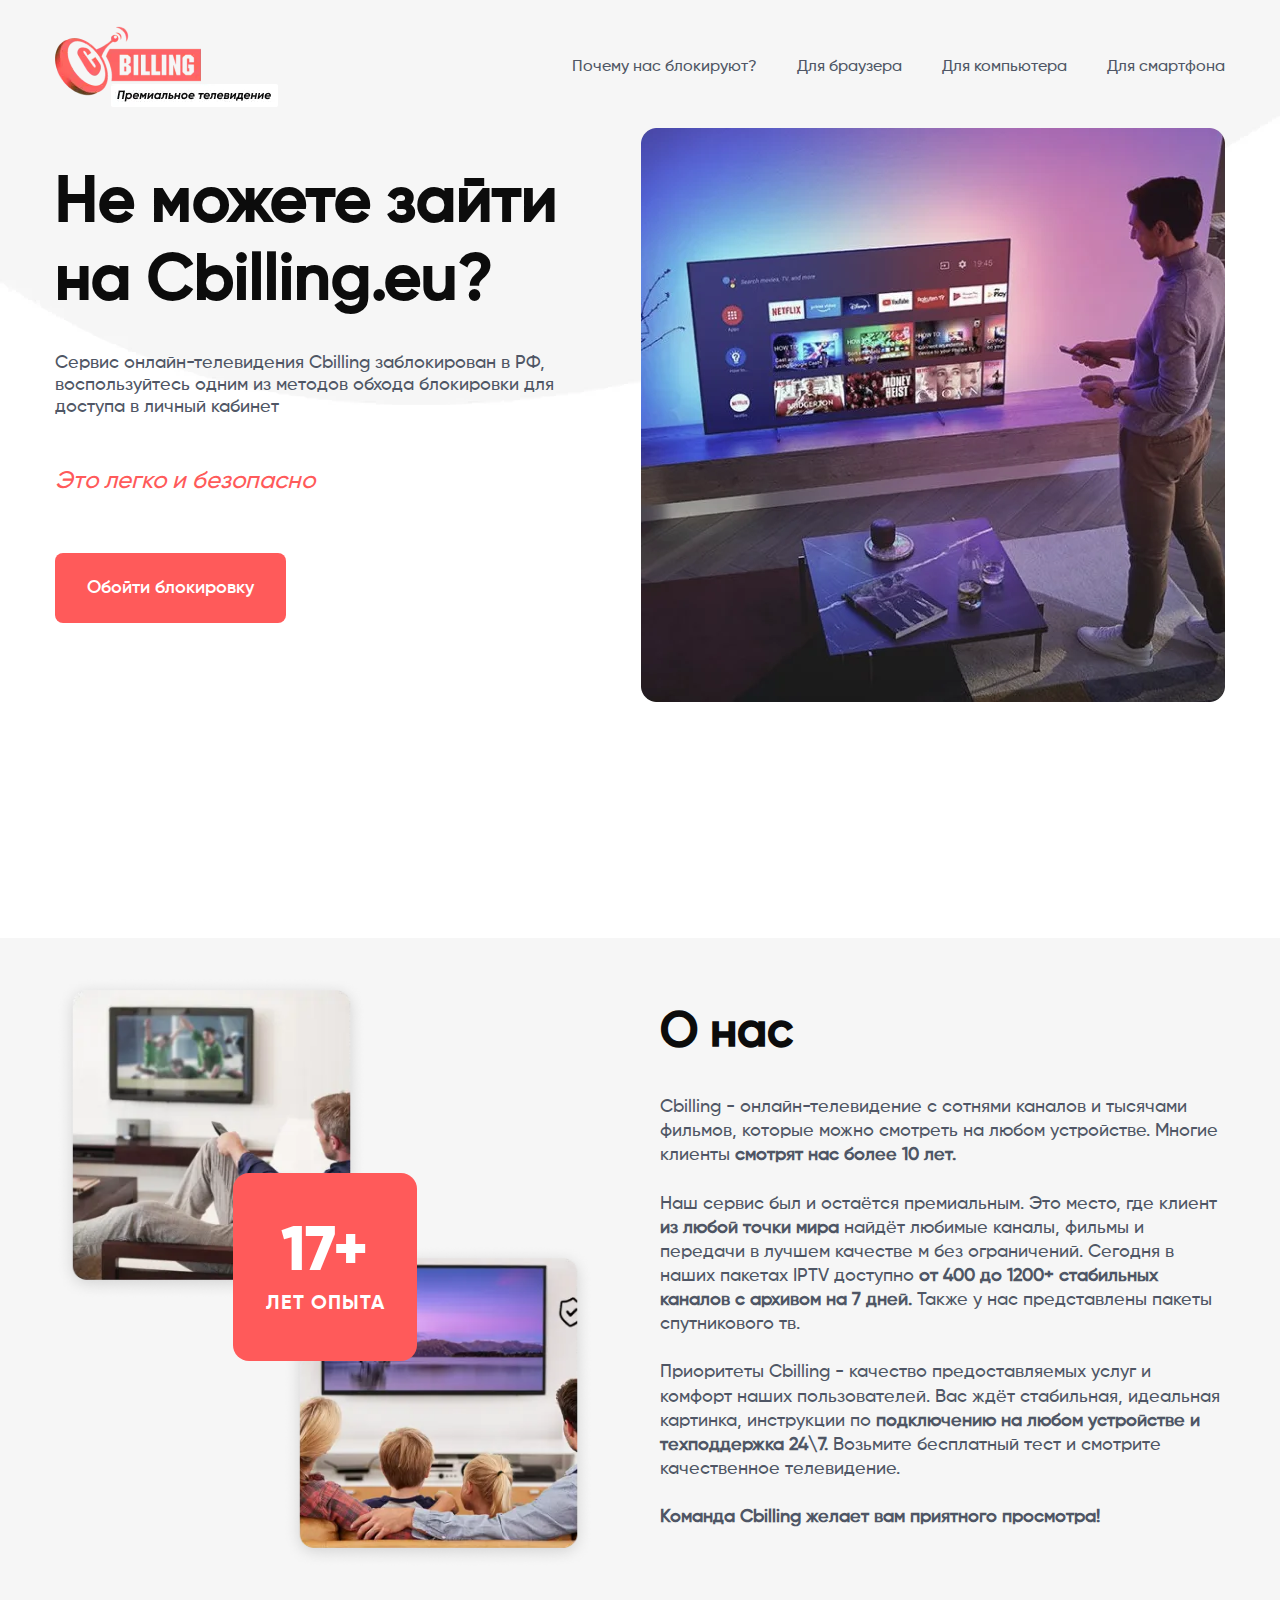
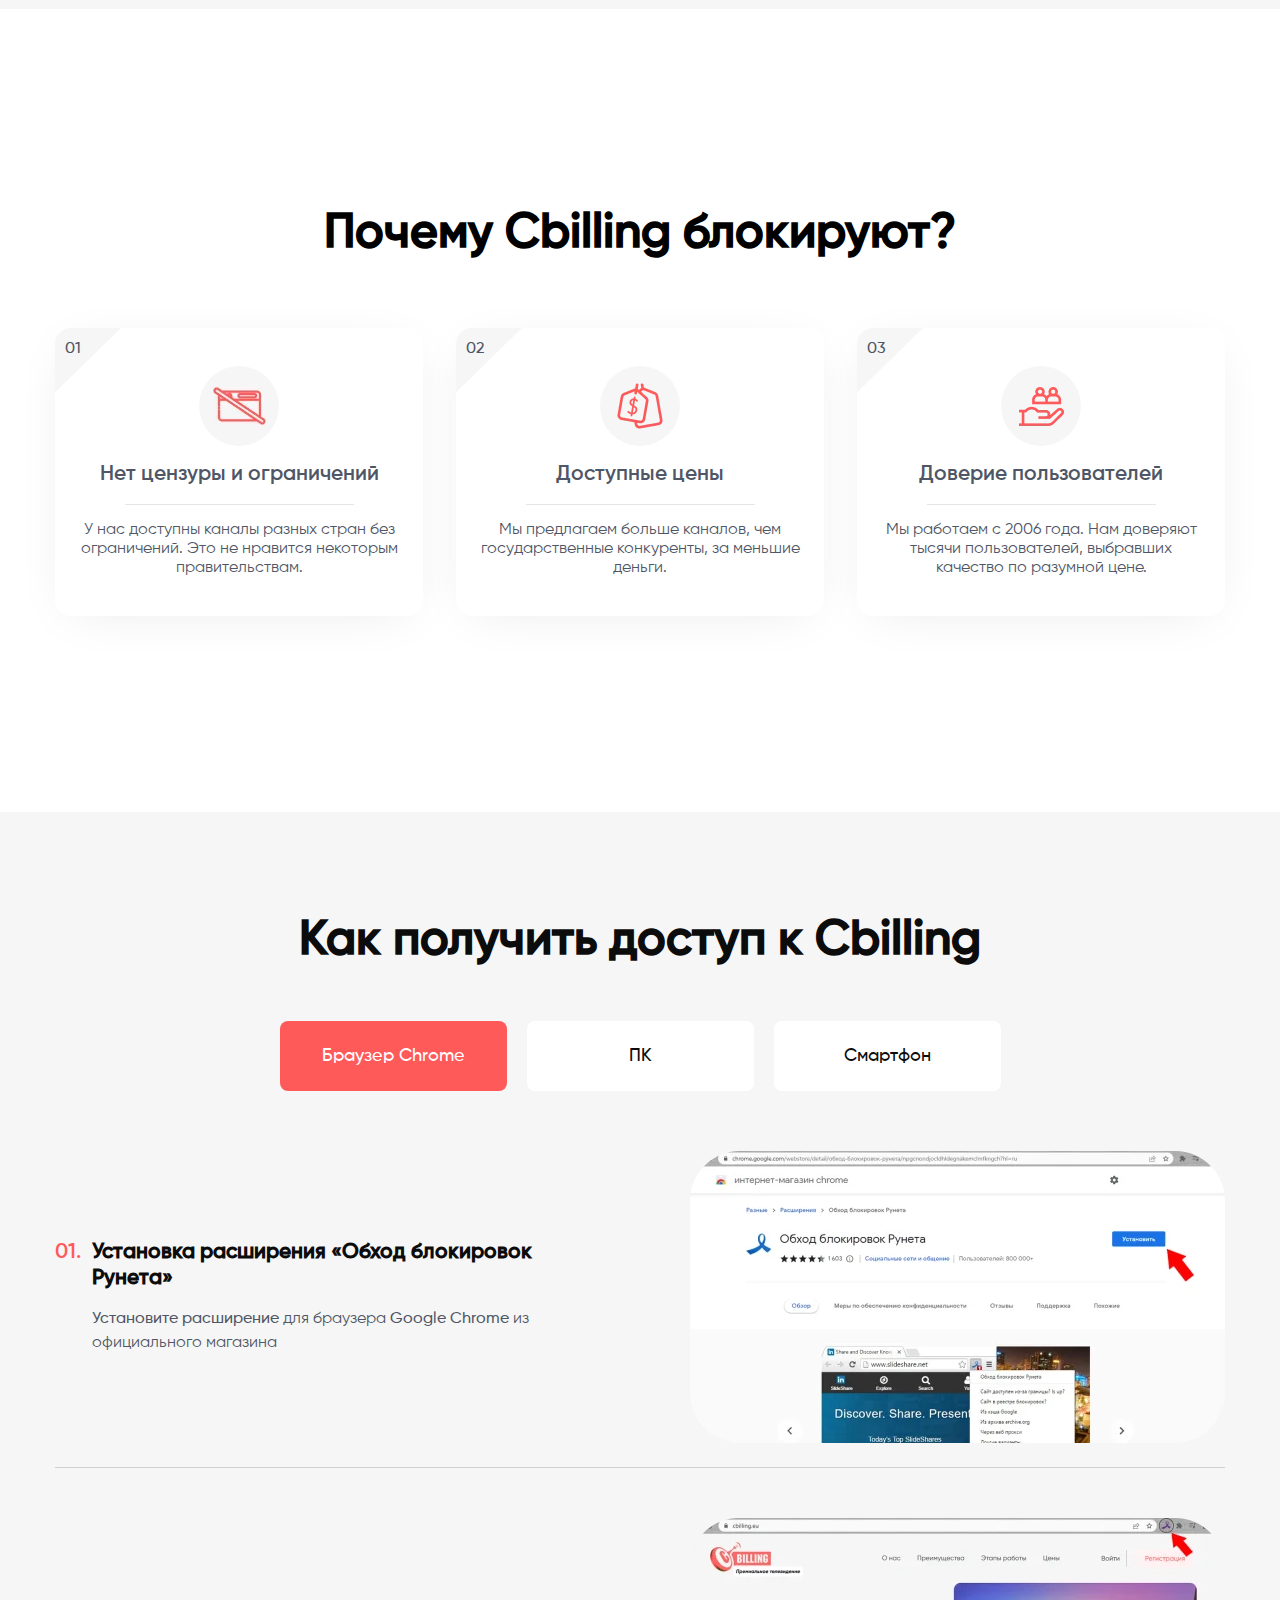
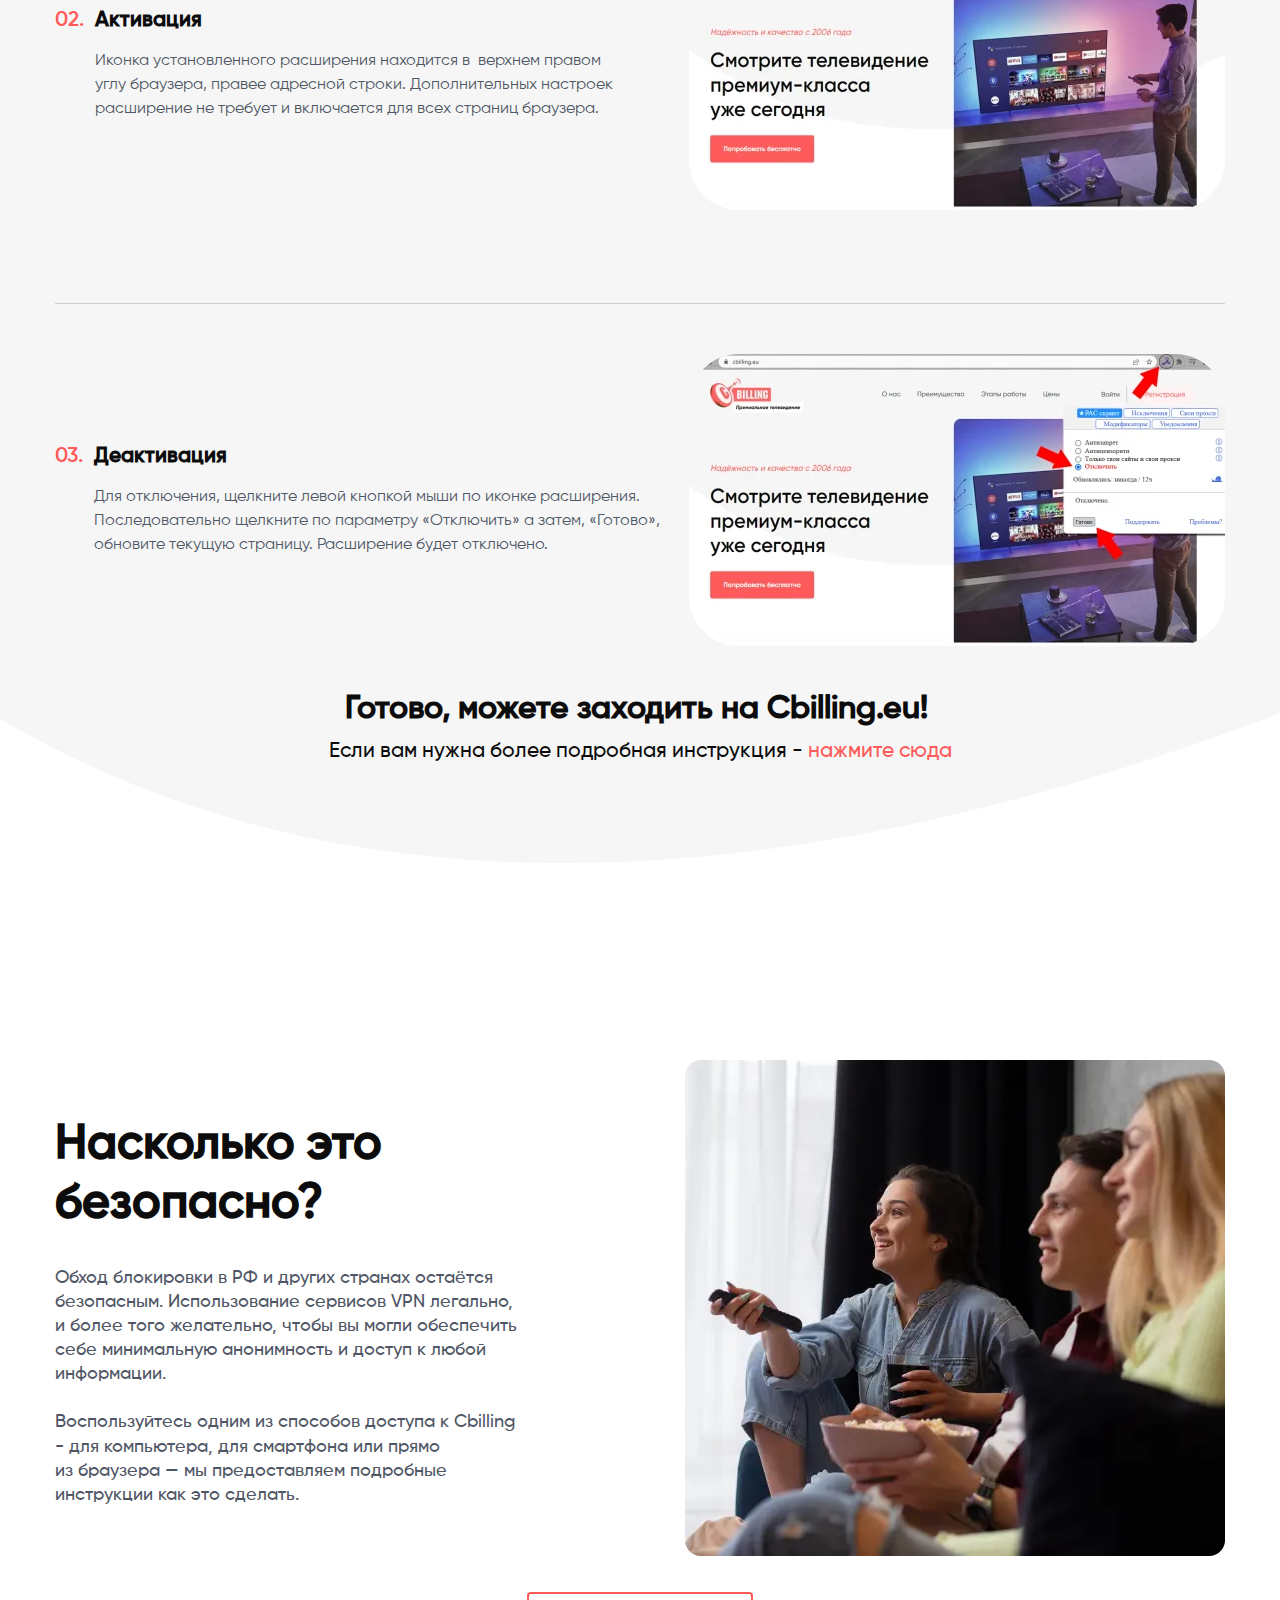
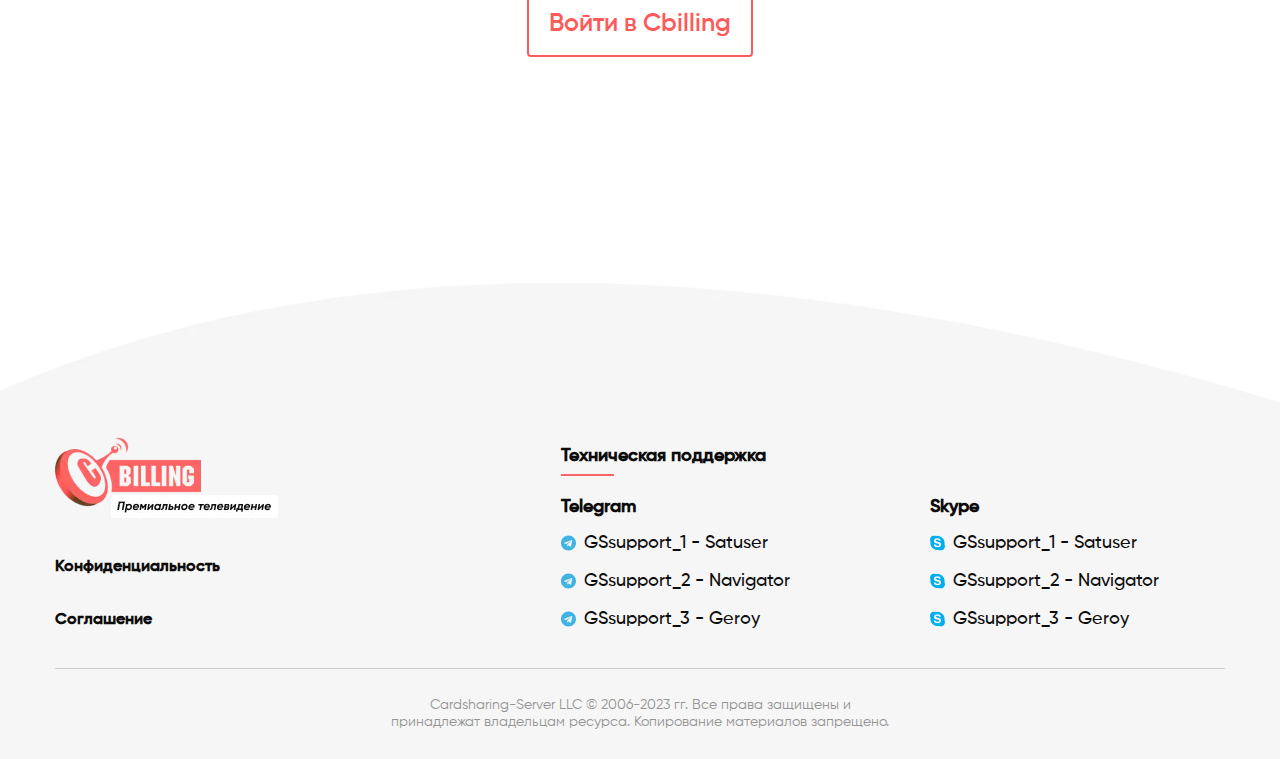
==== index.html @ a4552938 "first commit" ====
<!DOCTYPE html>
<html lang="en">

<head>
    <meta charset="UTF-8">
    <meta name='viewport' content="width=device-width," initial-scale='1.0'>
    <link rel="stylesheet" href="style.css">
    <title>Document</title>
</head>

<body>
    <div class="burger__menu">
        <div class="burger__container">
            <div class="header__logo">
                <a href="index.html"> <img src="img/logo.webp" alt=""> </a>
            </div>
        </div>
        <ul class="burger-list">
            <li class="header__list-item"><a href="#whyWeAreBlocked">Почему нас блокируют?</a></li>
            <li class="header__list-item"><a href="browser.html">Для браузера</a></li>
            <li class="header__list-item"><a href="pc.html">Для компьютера</a></li>
            <li class="header__list-item"><a href="smartphone.html">Для смартфона</a></li>
        </ul>
    </div>
    <header class="header">
        <div class="burger">
            <div class="burger-item first"></div>
            <div class="burger-item second"></div>
            <div class="burger-item last"></div>
        </div>
        <div class="container">
            <div class="header__container">
                <div class="header__logo">
                    <a href="index.html"> <img src="img/logo.webp" alt=""> </a>
                </div>
                <ul class="header__list">
                    <li class="header__list-item"><a href="#whyWeAreBlocked">Почему нас блокируют?</a></li>
                    <li class="header__list-item"><a href="browser.html">Для браузера</a></li>
                    <li class="header__list-item"><a href="pc.html">Для компьютера</a></li>
                    <li class="header__list-item"><a href="smartphone.html">Для смартфона</a></li>
                </ul>
            </div>
            <div class="header__content">
                <div class="header__content-info">
                    <h1>Не можете зайти на Cbilling.eu?</h1>
                    <p class="header__content-info">Сервис онлайн-телевидения Cbilling заблокирован в РФ, воспользуйтесь
                        одним из методов обхода блокировки для доступа в личный кабинет</p>
                    <p class="header__content-italic">Это легко и безопасно</p>
                    <button class="header__button">Обойти блокировку</button>
                </div>
                <div class="header__content-img">
                    <img src="img/content-header.webp" alt="">
                </div>
            </div>
        </div>
    </header>
    <section class="about__us">
        <div class="container">
            <div class="about__us-container">
                <div class="about__us-img">
                    <img src="img/about-top.webp" class="about__us-top">
                    <img src="img/about.webp" class="about__us-bottom">
                    <div class="about__us-experience">
                        <p class="main__experience">17+</p>
                        <p class="time__experience">Лет опыта</p>
                    </div>
                </div>
                <div class="about__us-content">
                    <h2 class="about__us-main">О нас</h2>
                    <p class="about__us-info">Cbilling - онлайн-телевидение с сотнями каналов и тысячами фильмов,
                        которые можно смотреть на любом устройстве. Многие клиенты <b>смотрят нас более 10 лет.</b> <br>
                        <br>
                        Наш сервис был и остаётся премиальным. Это место, где клиент <b>из любой точки мира</b> найдёт
                        любимые каналы, фильмы и передачи в лучшем качестве м без ограничений. Сегодня в наших пакетах
                        IPTV доступно <b> от 400 до 1200+ стабильных каналов с архивом на 7 дней.</b> Также у нас
                        представлены пакеты спутникового тв. <br> <br>
                        Приоритеты Cbilling - качество предоставляемых услуг и комфорт наших пользователей. Вас ждёт
                        стабильная, идеальная картинка, инструкции по <b>подключению на любом устройстве и техподдержка
                            24\7.</b> Возьмите бесплатный тест и смотрите качественное телевидение. <br> <br>
                        <b>Команда Cbilling желает вам приятного просмотра!</b>
                    </p>
                </div>
            </div>
        </div>
    </section>

    <section id="whyWeAreBlocked">
        <div class="container">
            <h2>Почему Cbilling блокируют?</h2>


            <div class="whyWeAreBlocked__main">
                <div class="whyWeAreBlocked__el">
                    <div class="whyWeAreBlocked__el_svg">
                        <svg xmlns="http://www.w3.org/2000/svg" width="66" height="65" viewBox="0 0 66 65" fill="none">
                            <path d="M0 0V64.5L66 0H0Z" fill="#F6F6F6" />
                        </svg>
                        <p>01</p>
                    </div>

                    <div class="whyWeAreBlocked_centerIcon">
                        <img src="./img/icon1.webp" alt="">
                    </div>

                    <p> Нет цензуры и ограничений</p>
                    <div class="whyWeAre__line"></div>
                    <span>У нас доступны каналы разных стран без ограничений. Это не нравится некоторым
                        правительствам.</span>
                </div>

                <div class="whyWeAreBlocked__el">
                    <div class="whyWeAreBlocked__el_svg">
                        <svg xmlns="http://www.w3.org/2000/svg" width="66" height="65" viewBox="0 0 66 65" fill="none">
                            <path d="M0 0V64.5L66 0H0Z" fill="#F6F6F6" />
                        </svg>
                        <p>02</p>

                    </div>

                    <div class="whyWeAreBlocked_centerIcon">
                        <img src="./img/icon2.webp" alt="">
                    </div>
                    <p> Доступные цены</p>
                    <div class="whyWeAre__line"></div>
                    <span>Мы предлагаем больше каналов, чем государственные конкуренты, за меньшие деньги.</span>
                </div>

                <div class="whyWeAreBlocked__el">
                    <div class="whyWeAreBlocked__el_svg">
                        <svg xmlns="http://www.w3.org/2000/svg" width="66" height="65" viewBox="0 0 66 65" fill="none">
                            <path d="M0 0V64.5L66 0H0Z" fill="#F6F6F6" />
                        </svg>
                        <p>03</p>
                    </div>

                    <div class="whyWeAreBlocked_centerIcon">
                        <img src="./img/icon3.webp" alt="">
                    </div>

                    <p>Доверие пользователей</p>
                    <div class="whyWeAre__line"></div>
                    <span>Мы работаем с 2006 года. Нам доверяют тысячи пользователей, выбравших качество по разумной
                        цене.</span>
                </div>
            </div>
        </div>

    </section>


    <section id="HowToGetAccess">
        <div class="container">

            <h2>Как получить доступ к Cbilling</h2>
            <div class="howToGetAccess_names">
                <div class="howToGetAccess_name howToGetAccess_name-active">Браузер Chrome</div>
                <div class="howToGetAccess_name">ПК</div>
                <div class="howToGetAccess_name">Смартфон</div>
            </div>
            <div class="HowToGetAccess__chrome  HowToGetAccess-active">
                <div class="howToGetAccess_photosBlock">
                    <div>
                        <div class="howToGetAcces_texts">
                            <div>
                                <span>01.</span>
                            </div>
                            <div>
                                <h3>Установка расширения «Обход блокировок Рунета»</h3>

                                <p>
                                    <a
                                        href="https://chrome.google.com/webstore/detail/обход-блокировок-рунета/npgcnondjocldhldegnakemclmfkngch?hl=ru">Установите
                                        расширение</a>
                                    для браузера <a href="https://www.google.com/intl/ru/chrome/">
                                        Google Chrome</a> из официального магазина
                                </p>
                            </div>
                        </div>
                    </div>
                    <img src="./img/howToGet1.webp" alt="">
                </div>
                <div class="howToGetAccess_photosBlock howToGetAccess_photosBlock2">
                    <div>
                        <div class="howToGetAcces_texts">
                            <div>
                                <span>02.</span>
                            </div>
                            <div>
                                <h3>Активация</h3>

                                <p>
                                    Иконка установленного расширения находится в  верхнем правом углу браузера, правее
                                    адресной строки. Дополнительных настроек расширение не требует и включается для всех
                                    страниц браузера.
                                </p>
                            </div>
                        </div>
                    </div>


                    <img src="./img/howToGet2.webp" alt="">
                </div>

            </div>


            <div class="HowToGetAccess__chrome ">
                <div class="howToGetAccess_photosBlock">
                    <div>
                        <div class="howToGetAcces_texts">
                            <div>
                                <span>01.</span>
                            </div>
                            <div>
                                <h3>Установка PlanetVPN</h3>

                                <p>
                                    Скачайте приложение PlanetVPN  <a href="https://freevpnplanet.com/ru/">
                                        с сайта</a> и установите его.
                                </p>
                            </div>
                        </div>
                    </div>
                    <img src="./img/howToGet4.webp" alt="">
                </div>
                <div class="howToGetAccess_photosBlock">
                    <div>
                        <div class="howToGetAcces_texts">
                            <div>
                                <span>02.</span>
                            </div>
                            <div>
                                <h3>Подключение PlanetVPN</h3>

                                <p>
                                    Запустите программу и нажмите кнопку «Подключить» в главном окне. Через несколько
                                    секунд, подключение станет активным.
                                </p>
                            </div>
                        </div>
                    </div>


                    <img src="./img/howToGet5.webp" alt="">
                </div>

            </div>


            <div class="HowToGetAccess__chrome">
                <div class="howToGetAccess_photosBlock">
                    <div>
                        <div class="howToGetAcces_texts">
                            <div>
                                <span>01.</span>
                            </div>
                            <div>
                                <h3>Установка приложения для Android \ iOS</h3>

                                <p>
                                    Установите приложение «Бесплатный VPN от Planet VPN» из <a
                                        href=" https://play.google.com/store/apps/details?id=com.freevpnplanet&hl=ru ">
                                        Google Play</a>
                                    или <a
                                        href="  https://apps.apple.com/ru/app/%D0%B1%D0%B5%D1%81%D0%BF%D0%BB%D0%B0%D1%82%D0%BD%D1%8B%D0%B9-vpn-%D0%BE%D1%82-planet-vpn/id1410235921">
                                        Appstore</a>.По завершении установки нажмите кнопку «Открыть».
                                </p>
                            </div>
                        </div>
                    </div>
                    <img src="./img/howToGet7.webp" alt="">
                </div>
                <div class="howToGetAccess_photosBlock">
                    <img src="./img/howToGet8.webp" alt="">

                    <div>
                        <div class="howToGetAcces_texts">
                            <div>
                                <h3>Подключение (01)</h3>
                                <p>Нажмите «Подключиться» и подтвердите создание VPN конфигурации, нажав на кнопку
                                    «Понятно».</p>
                            </div>

                        </div>
                    </div>
                </div>


                <div class="howToGetAccess_photosBlock">
                    <div>
                        <div class="howToGetAcces_texts">
                            <h3>Подключение (02)</p>
                            <p>Разрешите приложению отправлять вам уведомление и через несколько секунд, защищенное
                                соединение будет установлено.</p>
                            
                        </div>
                    </div>
                    <img src="./img/howToGet9.webp" alt="">
                </div>

            </div>
        </div>
        <div class="howToGet__chrome2  howToGet__chrome2-active">
            <div class="container">

                <div class="howToGetAccess_photosBlock">
                    <div>
                        <div class="howToGetAcces_texts">
                            <div>
                                <span>03.</span>
                            </div>
                            <div>
                                <h3>Деактивация</h3>

                                <p>
                                    Для отключения, щелкните левой кнопкой мыши по иконке расширения. Последовательно
                                    щелкните по параметру «Отключить» а затем, «Готово», обновите текущую страницу.
                                    Расширение будет отключено. </p>
                            </div>
                        </div>
                    </div>


                    <img src="./img/howToGet3.webp" alt="">
                </div>
                <div class="howToGet__lastText">
                    <h3>Готово, можете заходить на Cbilling.eu! </h3>
                    <p>Если вам нужна более подробная инструкция - <a href="browser.html"> нажмите сюда</a></p>
                </div>
            </div>

        </div>

        <div class="howToGet__chrome2">
            <div class="container">

                <div class="howToGetAccess_photosBlock">
                    <div>
                        <div class="howToGetAcces_texts">
                            <div>
                                <span>03.</span>
                            </div>
                            <div>
                                <h3>Отключение PlanetVPN</h3>

                                <p>
                                    Нажмите кнопку «Отключить» в главном окне программы, и активное соединение
                                    с сервером VPN будет разорвано </p>
                            </div>
                        </div>
                    </div>


                    <img src="./img/howToGet6.webp" alt="">
                </div>
                <div class="howToGet__lastText">
                    <h3>Теперь, используя PlanetVPN, вы можете заходить на Cbilling.eu! </h3>
                    <p>Если вам нужна более подробная инструкция - <a href="pc.html"> нажмите сюда</a></p>
                </div>
            </div>

        </div>
        <div class="howToGet__chrome2 ">
            <div class="container">

                <div class="howToGetAccess_photosBlock">
                    <div>
                        <div class="howToGetAcces_texts">
                            <div>
                                <span>02.</span>
                            </div>
                            <div>
                                <h3>Управление состоянием приложения</h3>

                                <p>
                                    Нажмите иконку «Planet VPN» на рабочем столе, нажмите кнопку «Отключиться» или
                                    «Подключиться» </p>
                            </div>
                        </div>
                    </div>


                </div>
                <div class="howToGet__lastText">
                    <h3>Теперь, используя PlanetVPN, вы можете заходить в личный кабинет Cbilling.eu!  </h3>
                    <p>Если вам нужна более подробная инструкция - <a href="smartphone.html"> нажмите сюда</a></p>
                </div>
            </div>

        </div>
    </section>

    <section class="safety">
        <div class="container">
            <div class="safety__container">
                <div class="safety__info">
                    <h2 class="safety__title">Насколько это безопасно?</h2>
                    <p class="safety__info-text">
                        Обход блокировки в РФ и других странах остаётся безопасным. Использование сервисов VPN легально,
                        и более того желательно, чтобы вы могли обеспечить себе минимальную анонимность и доступ к любой
                        информации. <br> <br>
                        Воспользуйтесь одним из способов доступа к Cbilling - для компьютера, для смартфона или прямо
                        из браузера — мы предоставляем подробные инструкции как это сделать.
                    </p>
                </div>
                <div class="safety__img">
                    <img src="img/safety.webp" alt="">
                </div>
            </div>

            <button>Войти в Cbilling</button>
        </div>


    </section>
    <footer class="footer">
        <div class="container">
            <div class="footer__container">
                <div class="footer__logo">
                    <a href="index.html"><img src="img/logo.webp" alt=""></a>
                    <a href="#">Конфиденциальность</a>
                    <a href="#">Соглашение</a>
                </div>
                <div class="footer__lists">
                    <ul class="footer__list">
                        <h5 class="footer__technic">Техническая поддержка</h5>
                        <div class="underscore"></div>
                        <h6 class="footer__name">Telegram</h6>
                        <ul class="main__list">
                            <a href="https://t.me/GSsupport_1">
                                <img src="img/telegram.svg" alt="">
                                <p>GSsupport_1 - Satuser</p>
                            </a>
                            <a href="https://t.me/GSsupport_2">
                                <img src="img/telegram.svg" alt="">
                                <p>GSsupport_2 - Navigator</p>
                            </a>
                            <a href="https://t.me/GSsupport_3">
                                <img src="img/telegram.svg" alt="">
                                <p>GSsupport_3 - Geroy</p>
                            </a>
                        </ul>
                    </ul>
                    <ul class="footer__list footer__be-bottom">
                        <h6 class="footer__name">Skype</h6>
                        <ul class="main__list">
                            <a href="skype:GSsupport_1?call">
                                <img src="img/skype.svg" alt="">
                                <p>GSsupport_1 - Satuser</p>
                            </a>
                            <a href="skype:GSsupport_2?call">
                                <img src="img/skype.svg" alt="">
                                <p>GSsupport_2 - Navigator</p>
                            </a>
                            <a href="skype:GSsupport_3?call">
                                <img src="img/skype.svg" alt="">
                                <p>GSsupport_3 - Geroy</p>
                            </a>
                        </ul>
                    </ul>

                </div>
            </div>
            <div class="footer__underscore"></div>
            <div class="footer__rights">
                <p class="footer__right">Cardsharing-Server LLC © 2006-2023 гг. Все права защищены и принадлежат
                    владельцам ресурса. Копирование материалов запрещено.</p>
            </div>
        </div>
    </footer>

    <script src="./script.js"></script>
</body>

</html>
---- style.css ----
@font-face {
    font-family: 'Gilroy400';
    src: url(./gilroy/Gilroy-Regular.ttf);
}
@font-face {
    font-family: 'Gilroy500';
    src: url(./gilroy/Gilroy-Medium.ttf);
}
@font-face {
    font-family: 'Gilroy600';
    src: url(./gilroy/Gilroy-SemiBold.ttf);
}
@font-face {
    font-family: 'Gilroy700';
    src: url(./gilroy/Gilroy-Bold.ttf);
}
* {
    box-sizing: border-box;
    padding: 0;
    margin: 0;
    text-decoration: none;
    list-style: none;
    border: none;
    font-family: 'Gilroy500';
    scroll-behavior: smooth;
}
.header a {
    color: #4F5665;
    font-size: 16px;
    font-weight: 500;
}

.header {
    background-image: url(img/theme.webp);
    background-repeat: no-repeat;
    background-size: 100%;
    background-position: center 0%;
    padding-bottom: 230px;
}

.container {
    max-width: 1170px;
    margin: 0 auto;
}

.header__container {
    display: flex;
    justify-content: space-between;
    align-items: center;
    padding-top: 22px;
}

.header__list {
    display: flex;
    gap: 40px;
}

.header__content {
    display: flex;
    justify-content: space-between;
    padding-top: 15px;
}

h1 {
    color: #0C0C0C;
    font-size: 64px;
    font-family: 'Gilroy600';
    max-width: 521px;
    font-weight: 600;
    padding-bottom: 32px;
}

.header__content-info {
    display: flex;
    flex-direction: column;
    justify-content: center;
    align-items: flex-start;
    max-width: 521px;
    color: #4F5665;
    font-size: 18px;
    font-weight: 500;
    padding-bottom: 49px;
}

.header__content-italic {
    color: #FF5A5A;
    font-size: 24px;
    font-style: italic;
    font-weight: 500;
    line-height: normal;
    padding-bottom: 57px;
}

.header__button {
    padding: 24px 32px;
    background: #FF5A5A;
    border-radius: 8px;
    cursor: pointer;
    font-family: 'Gilroy600';
    color: #FFF;
    font-size: 18px;
}

.about__us {
    background: #F6F6F6;
    padding: 66px 0 80px 0;
}

.about__us-container {
    display: flex;
    justify-content: space-between;
}

.about__us-img {
    position: relative;
    width: 540px;
    height: auto;
}

.about__us-top {
    position: absolute;
    top: -28px;
    left: 0;
    width: 313px;
    height: auto;
    z-index: 0;
}

.about__us-bottom {
    position: absolute;
    right: 0;
    bottom: -40px;
    width: 313px;
    z-index: 0
}

.about__us-main {
    color: #0C0C0C;
    font-size: 48px;
    font-family: 'Gilroy600';
    padding-bottom: 32px;
}

.about__us-info {
    display: inline-block;
    max-width: 565px;
    color: #4F5665;
    font-size: 18px;
    font-weight: 500;
    line-height: 134.698%;
}

.about__us-experience {
    position: absolute;
    padding: 42px 0;
    border-radius: 16px;
    background: #FF5A5A;
    width: 184px;
    height: 188px;
    z-index: 20;
    top: 50%;
    left: 50%;
    transform: translate(-50%, -50%);
    display: flex;
    align-items: center;
    justify-content: center;
    flex-direction: column;
    gap:2px;
}

.main__experience {
    color: #FFF;
    font-size: 60px;
    font-family: 'Gilroy700';
    font-weight: 700;
    letter-spacing: 1.179px;
    text-transform: uppercase;
}

.time__experience {
    color: #FFF;
    text-align: center;
    font-family: 'Gilroy700';
    font-size: 20px;
    font-style: normal;
    line-height: 25.5px;
    letter-spacing: 1px;
    text-transform: uppercase;
}

.safety {
    padding: 196px 0;
}

.safety__container {
    display: flex;
    justify-content: space-between;
    gap: 121px;
}

.safety__info {
    display: flex;
    flex-direction: column;
    justify-content: center;
}

.footer__logo {
    display: flex;
    flex-direction: column;
    gap: 33px;
}

.safety__title {
    margin-bottom: 32px;
    color: #0C0C0C;
    font-size: 48px;
    font-family: 'Gilroy600';
    width: 350px;
}

.safety__info-text {
    color: #4F5665;
    width: 470px;
    font-size: 18px;
    font-style: normal;
    font-weight: 500;
    line-height: 134.698%;
}

.footer {
    padding-top: 150px;
    background-image: url(img/bottom-theme.webp);
    background-repeat: no-repeat;
    background-size: cover;
    background-position: center 0%;
}

.footer a {
    color: #0C0C0C;
    font-size: 16px;
    font-weight: 600;
    font-family: 'Gilroy600';
}

.footer__container {
    display: flex;
    justify-content: space-between;
    padding-right: 66px;
}

.footer__lists {
    display: flex;
    justify-content: space-between;
    align-items: flex-end;
    gap: 140px;
}

.footer__list {
    display: flex;
    flex-direction: column;
}

.footer__list a {
    display: flex;
    gap: 8px;
}
.safety button{
    padding: 15px 20px;
    color: #FF5A5A;
    background: white;
    border: 2px solid #FF5A5A;
    /* font-weight: 500; */
    font-size: 25px;
    font-family: 'Gilroy600';
    display: block;
    margin: 30px auto;
    cursor: pointer;
    border-radius: 4px;
}
.underscore {
    width: 52.5px;
    height: 2px;
    background: #FF6464;
    margin: 7px 0 20px;
}

.footer__technic {
    color: #0C0C0C;
    font-family: 'Gilroy600';
    font-size: 18px;
    font-weight: 600;
}

.footer__name {
    margin-bottom: 14px;
    color: #0C0C0C;
    font-size: 18px;
    font-family: 'Gilroy600';

    font-weight: 600;
}

.footer__list a {
    color: #0C0C0C;
    font-size: 18px;
    font-family: 'Gilroy400';
    font-weight: 400;
    
}

.footer__be-bottom {
    justify-content: center;
}

.main__list {
    display: flex;
    flex-direction: column;
    gap: 16px;
}

.footer__underscore {
    width: 100%;
    background: #CFCFCF;
    height: 1px;
    margin: 38px 0 28px 0;
}

.footer__rights {
    display: flex;
    justify-content: center;
    padding-bottom: 28px;
}

.footer__right {
    color: #949494;
    text-align: center;
    font-size: 14px;
    font-weight: 400;
    font-family: 'Gilroy400';
    max-width: 500px;
}

#HowToGetAccess {
    padding-top: 100px;
    background: #F6F6F6;
}

#HowToGetAccess h2 {
    text-align: center;
    color: #0C0C0C;
    font-family: 'Gilroy600';
    font-size: 48px;
    font-weight: 600;
}

.howToGetAccess_names {
    display: flex;
    align-items: center;
    margin: 50px 0 60px;
    justify-content: center;
    gap: 20px;
}

.howToGetAccess_name {
    border-radius: 8px;
    background: white;
    cursor: pointer;
    padding: 24px 0;
    width: 227px;
    font-size: 18px;
    color: #0C0C0C;
    text-align: center;
}

.howToGetAccess_name-active {
    background: #FF5A5A;
    color: white;
}

.HowToGetAccess__chrome {
    display: flex;
    flex-direction: column;
    display: none;
    gap: 50px;
}

.HowToGetAccess-active {
    display: flex;
}

.howToGet__chrome2 {
    display: none;
}

.howToGet__chrome2-active {
    display: block;
}

.howToGetAccess_photosBlock {
    display: flex;
    align-items: center;
    justify-content: space-between;
    padding-bottom: 24px;
    border-bottom: 1px solid #CFCFCF;
}

.howToGetAcces_texts {
    max-width: 561px;
    display: flex;
    gap: 11px;
    align-items: flex-start;
}

.howToGetAcces_texts span {
    font-family: 'Gilroy600';
    color: #FF5A5A;
    font-size: 21px;
}

.howToGetAcces_texts h3 {
    font-size: 21px;
    font-family: 'Gilroy600';
    color: #0C0C0C;
}

.howToGetAcces_texts p {
    color: #4F5665;
    font-family: 'Gilroy400';

    font-size: 16px;
    line-height: 24px;
    margin-top: 15px;
}

.howToGetAccess_photosBlock2 {
    padding-bottom: 93px;
}

.howToGet__chrome2 {
    background-color: white;
    padding-top: 50px;
    background-image: url(./img/backgroundKlor.webp);
    background-repeat: no-repeat;
    background-position-y: 100%;
    background-position-x: center;
}

.howToGet__chrome2 .howToGetAccess_photosBlock {
    border: none;
}
.howToGet__firefox{
    display: none;
    flex-direction: column;
    gap: 30px;
}

.howToGet__firefox-active{
    display: flex;
}
.header2{
    padding-bottom: 50px;   
}
.safety2{
    padding: 50px 0;
}
.howToGetAccessPC{
    display: flex;
    flex-direction: column;
    gap: 30px;
}
.howToGet__lastText {
    margin-top: 20px;
    padding-bottom: 100px;
}

.howToGet__lastText h3 {
    font-size: 32px;
    text-align: center;
    font-family: 'Gilroy600';
    color: #0C0C0C;
}

.howToGetAcces_texts a {
    color: #4F5665;
}

.howToGet__lastText p {
    font-size: 21px;
    color: #0C0C0C;
    text-align: center;

}

.howToGet__lastText a {
    color: #FF5A5A;
    text-decoration: none;
    font-size: 21px;
    text-align: center;
}

.howToGet_block2 span {
    max-width: 494px;
    padding: 15px 0 32px;
    color: #4F5665;
    font-family: 'Gilroy400';
    font-size: 16px;
    display: block;
}

.howToGet_block2 p {
    font-size: 21px;
    font-family: 'Gilroy600';
    color: #0C0C0C;

}

.howToGet__chrome2 .howToGetAcces_texts {
    max-width: 100%;
}

.howToGet__lastText h3 {
    padding-bottom: 10px;
}

#whyWeAreBlocked {
    padding: 196px 0;
}

#whyWeAreBlocked h2 {
    font-size: 48px;
    text-align: center;
    font-family: 'Gilroy600';
    padding-bottom: 64px;
}

.whyWeAreBlocked__main {
    display: flex;
    gap: 33px;
}

.whyWeAreBlocked__el {
    width: 370px;
    padding: 38px 20px;
    display: flex;
    flex-direction: column;
    cursor: pointer;
    align-items: center;
    border-radius: 16px;
    background: #FFF;
    gap: 16px;
    box-shadow: 0px 8px 50px -17px rgba(0, 0, 0, 0.10);
    position: relative;
}
.whyWeAreBlocked__el_svg{
    position: absolute;
    left: 0;
    border-top-left-radius: 16px;
    overflow: hidden;
    top: 0;
}

.whyWeAreBlocked_centerIcon{
    width: 80px;
    height: 80px;
    display: flex;
    align-items: center;
    justify-content: center;
    background: #F6F6F6;
    border-radius: 100%;
}


.whyWeAreBlocked__el p{
    font-size: 21px;
    font-family: 'Gilroy600';
    color: #4F5665;
}

.whyWeAre__line{
    width: 229px;
    height: 1px;
    background: #E6E6E6;
}
.whyWeAreBlocked__el span{
    display: block;
    color: #4F5665;
    font-family: 'Gilroy400';

    text-align: center;
}

.whyWeAreBlocked__el:hover  svg path{
    fill: #FF5A5A;
    transition: .3s;
}
.whyWeAreBlocked__el_svg p{
    position: absolute;
    left: 10px;
    font-family: 'Gilroy500';
    font-size: 16px;
    top: 12px;   
}
.whyWeAreBlocked__el:hover .whyWeAreBlocked_centerIcon{
    background: #FFF1F1 ;
    transition: .3s;
}

.whyWeAreBlocked__el:hover .whyWeAreBlocked__el_svg p{
    color: white ;
    transition: .3s;
}

.burger__menu{
    display: flex;
    width: 100%;
    height: 100vh;
    position: absolute;
    background: white;
    z-index: 50;
    left: -100%;
    top: -100%;
    transition: .3s;
}

.burger__container .header__logo {
    padding-top: 20px;
}

.burger__container {
    display: flex;
    justify-content: space-between;
}

.burger{
    display: flex;
    flex-direction: column;
    justify-content: center;
    gap:6.2px;
    position: absolute;
    right: 20px;
    top: 40px;
    cursor: pointer;
    display: none;
}

.burger__container {
    display: flex;
    justify-content: space-between;
    width: 100%;
    height: 100px;
    padding: 0 22px;
}

.burger-list {
    width: 100%;
    display: flex;
    position: absolute;
    top: 40%;
    left: 50%;
    transform: translate(-50%,-50%);
    gap:25px;
    flex-direction: column;
    align-items: center;
}

.burger-list a {
        color: #4F5665;
    font-size: 20px;
    font-weight: 500;
}

.burger-item {
    width: 34px;
    height: 4px;
    background: black;
    z-index: 200;
    transition: 0.3s;
}

.first-item {
    transform:  translateY(9PX) rotate(45deg);
    transform-origin: center center;
}

.last-item {
    transform: rotate(-45deg);
    transform-origin: center center;
}

.second-item {
    display: none;
}

.burger__add {
    top: 0 !important;
    left: 0 !important;
}

@media screen and (max-width:1160px) {
    .burger {
        display: flex;
    }
    .container{
        max-width: 360px;
    }
    .header__list{
        display: none;
    }
    .header__logo img{
        width: 170px;
    }
    .header{
        padding-bottom: 0;
    }
    .header__content{
        flex-direction: column;
    }
    h1{
        font-size: 30px;
    }
    .header__content-img img{
        width: 100%;
    }
    .about__us-container{
        flex-direction: column;
    }
    .about__us-img{
        height: 240px;
        width: 100%;
    }
    .about__us-experience{
        width: 124px;
        height: 124px;
        padding: 10px 0;
    }
    .main__experience{
        font-size: 25px;
    }
    .time__experience{
        font-size: 20px;
    }
    .about__us-main {
        font-size: 30px;
    }
    .about__us-info{
        font-size: 14px;
    }
    .about__us-top,.about__us-bottom{
        width: 180px;
    }
    #whyWeAreBlocked{
        padding: 20px 0;
    }
    .whyWeAreBlocked__main{
        flex-direction: column;
    }
    .whyWeAreBlocked__el{
        width: 100%;
    }
    #whyWeAreBlocked h2{
        font-size: 30px;
        padding-bottom: 24px;
    }
    .about__us{
        padding: 30px 0;
    }
    .whyWeAreBlocked__main{
        gap: 16px;
    }
    #HowToGetAccess{
        padding-top: 30px;
    }
    #HowToGetAccess h2{
        font-size: 30px;
    }
    .howToGetAccess_names{
        margin: 20px 0 30px;
        gap: 8px;
    }
    .howToGetAccess_name{
        font-size: 14px;
        padding: 16px 0;
        width: 111px;
    }
    .howToGetAccess_photosBlock{
        gap: 20px;
        flex-direction: column;
    }
    .howToGetAccess_photosBlock img{
        width: 330px;
    }
    .howToGetAcces_texts{
        max-width: 100%;
        gap: 5px;
    }
    .howToGetAcces_texts p{
        font-size: 13px;
        line-height: 21px;
    }
    .howToGetAcces_texts span{
        font-size: 18px;
    }
    .HowToGetAccess__chrome{
        gap: 30px;
    }
    .howToGetAcces_texts h3{
        font-size: 18px;
    }
    .howToGet__chrome2{
        padding-top: 30px;
    }
    .howToGet__lastText h3{
        font-size: 24px;
    }
    .howToGet__lastText p{
        font-size: 17px;
    }
    .howToGet__lastText{
        padding-bottom: 0;
    }
    .safety{
        padding: 30px 0;
    }
    .safety__title{
        font-size: 30px;
        width: auto;
        margin-bottom: 16px;
    }
    .safety__container{
        flex-direction: column;
        align-items: center;
        gap: 20px;
    }
    .safety__info-text{
        width: auto;
        font-size: 14px;
    }
    .safety img{
        width: 330px;
    }
    .footer__logo{
        flex-direction: row;
        flex-wrap: wrap;
        justify-content: space-between;
        gap: 12px;
    }
    .footer__container{
        padding-right: 12px;
        flex-direction: column;
    }
    .footer__lists{
        margin-top: 12px;
        gap: 20px;
    }
    .footer__list a{
        font-size: 16px;
    }
    .footer__underscore{
        margin: 16px 0;
    }
    .footer__right{
        font-size: 12px;
    }
    .footer{
        padding-top: 0;
    }
    .header__content-italic{
        padding-bottom: 20px;
    }
    .header__content-info{
        padding-bottom: 20px;
    }
    h1{
        padding-bottom: 22px;
    }
    .howToGetAccess_photosBlock2{
        padding-bottom: 25px;
    }
    .howToGetAccess_names2{
        gap: 50px;
    }
    
}
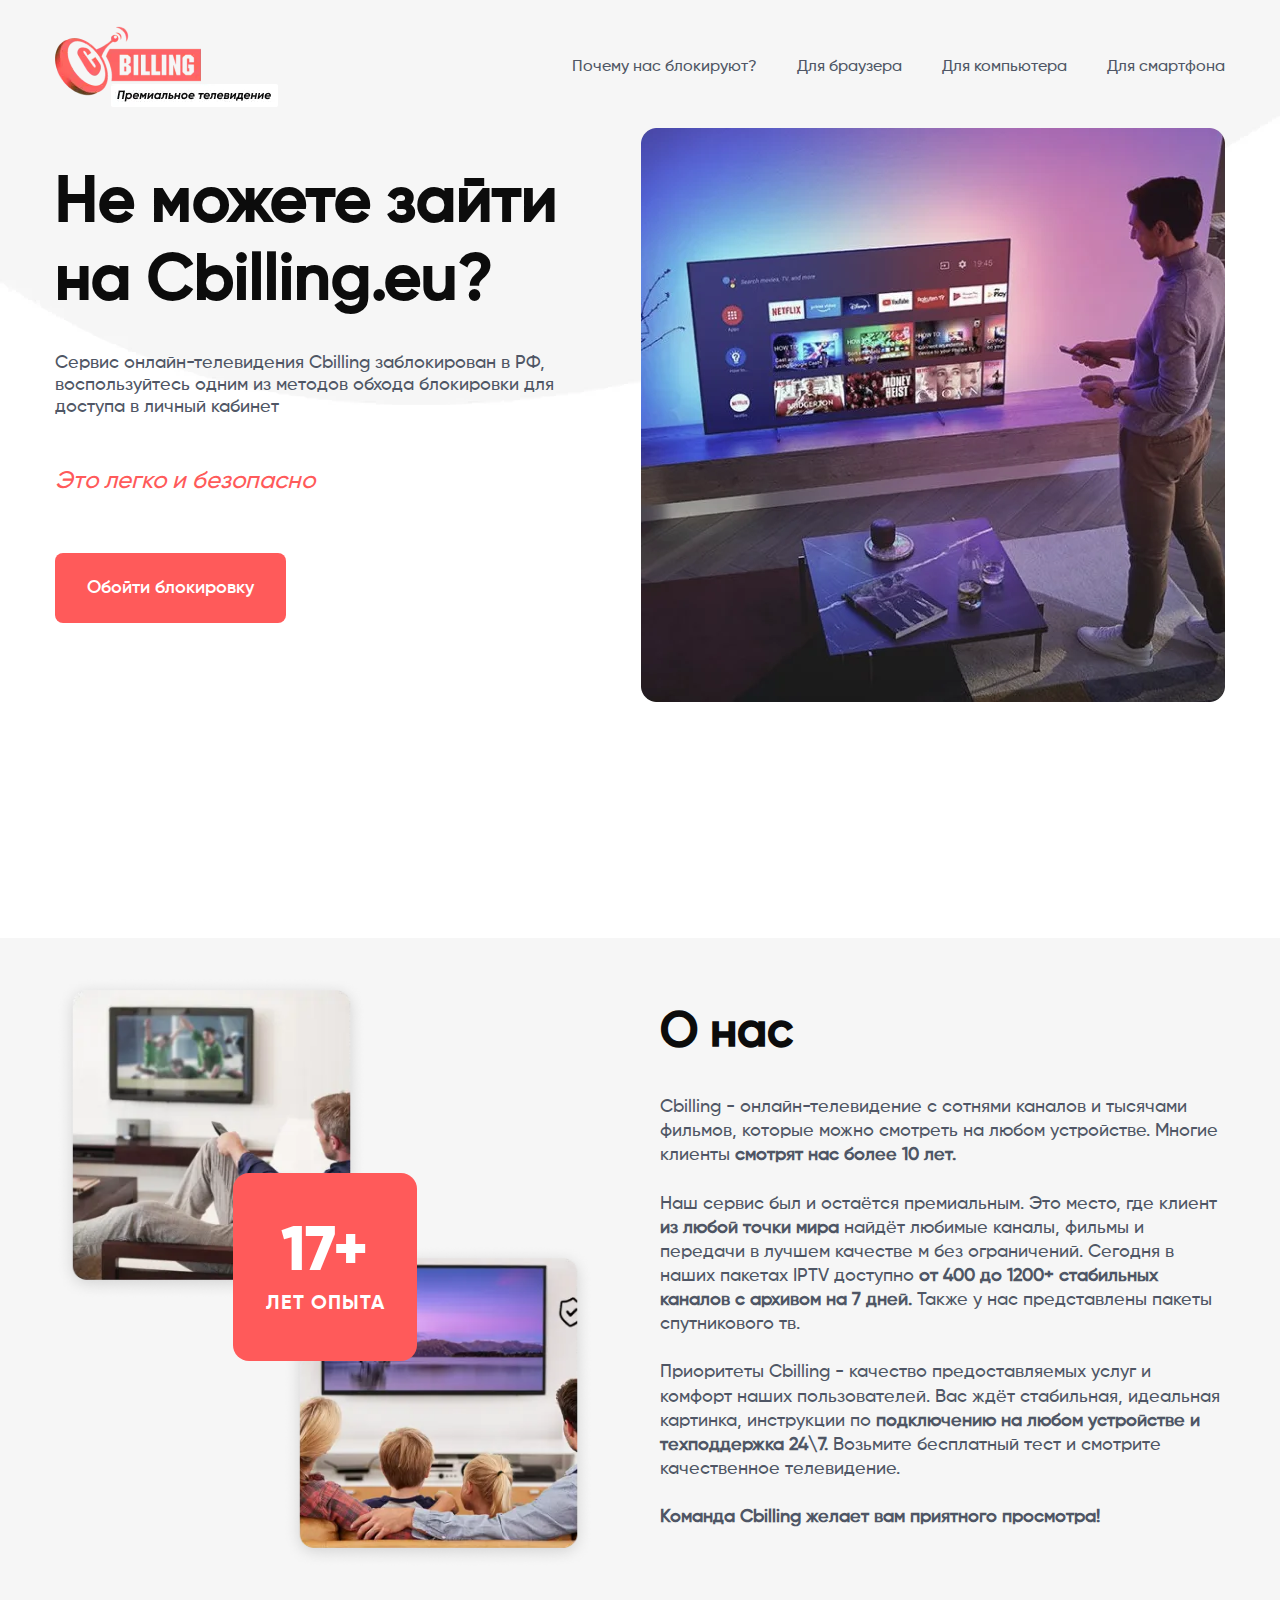
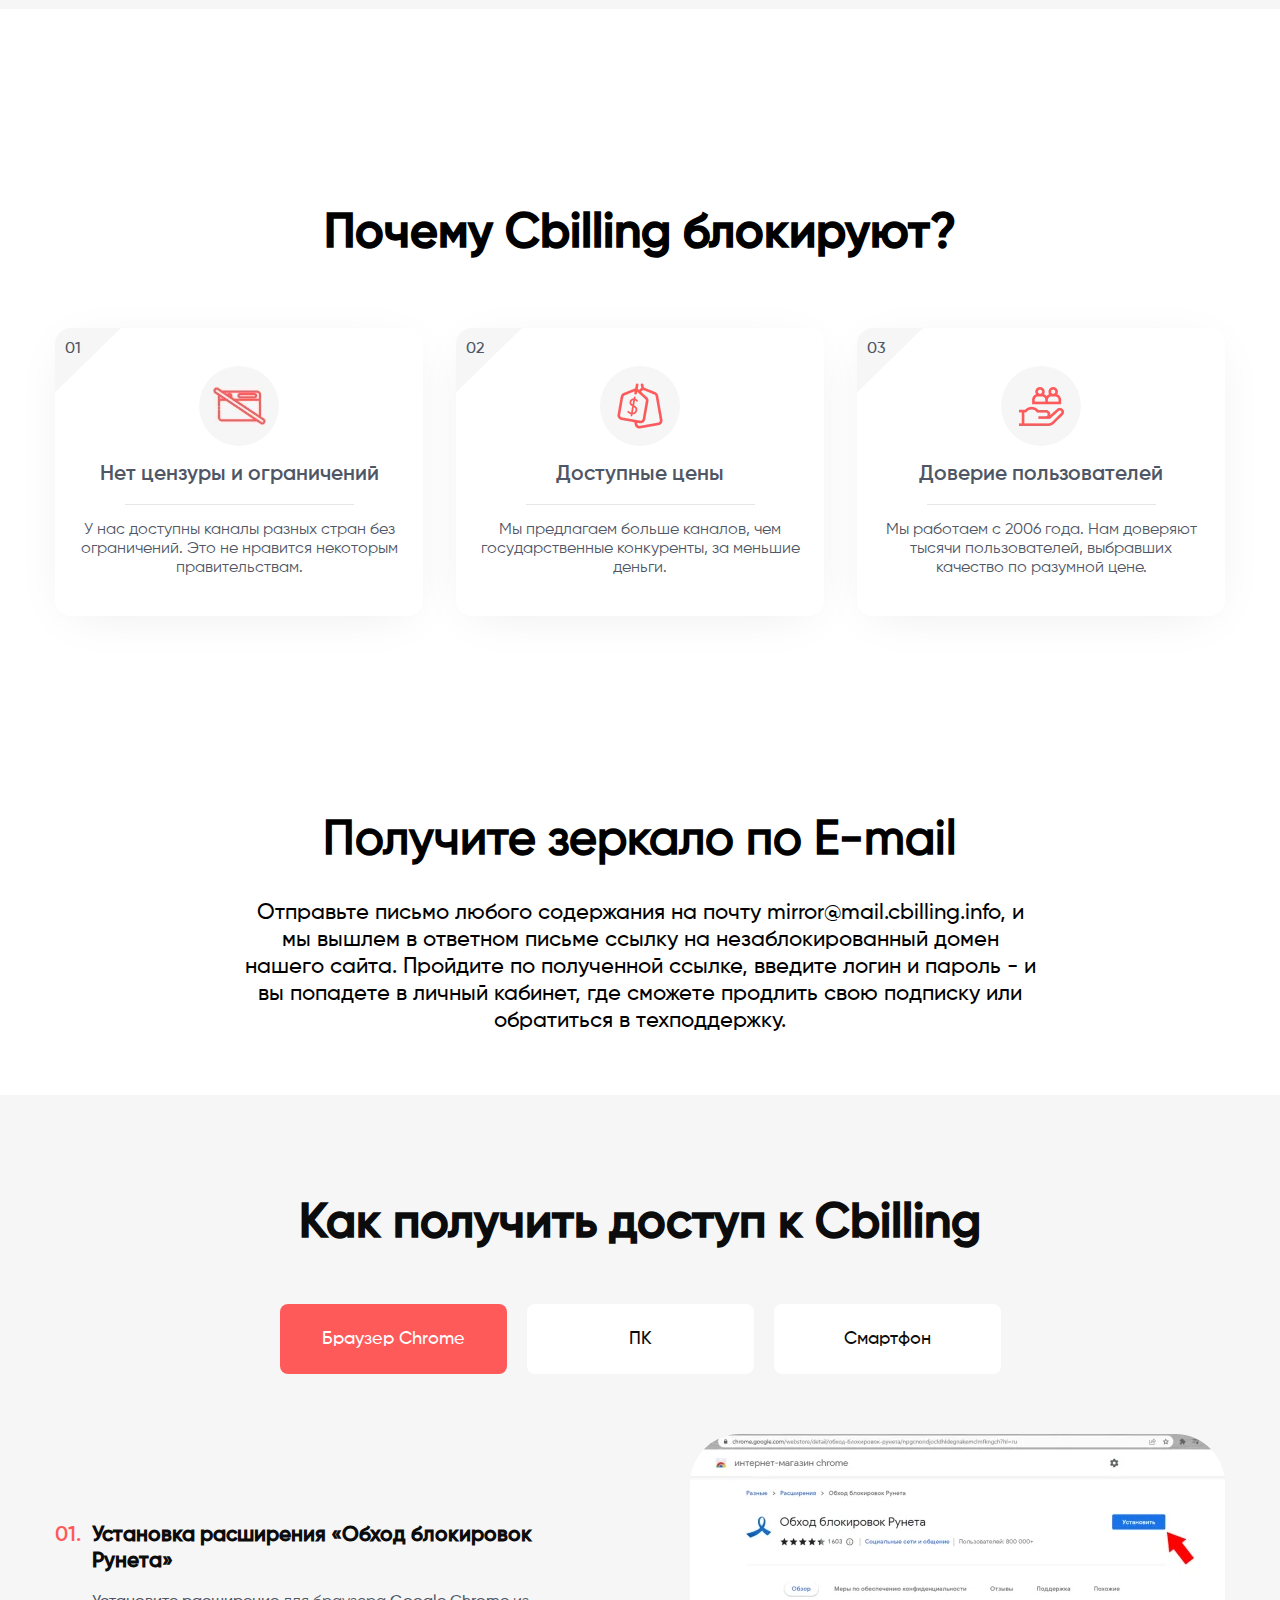
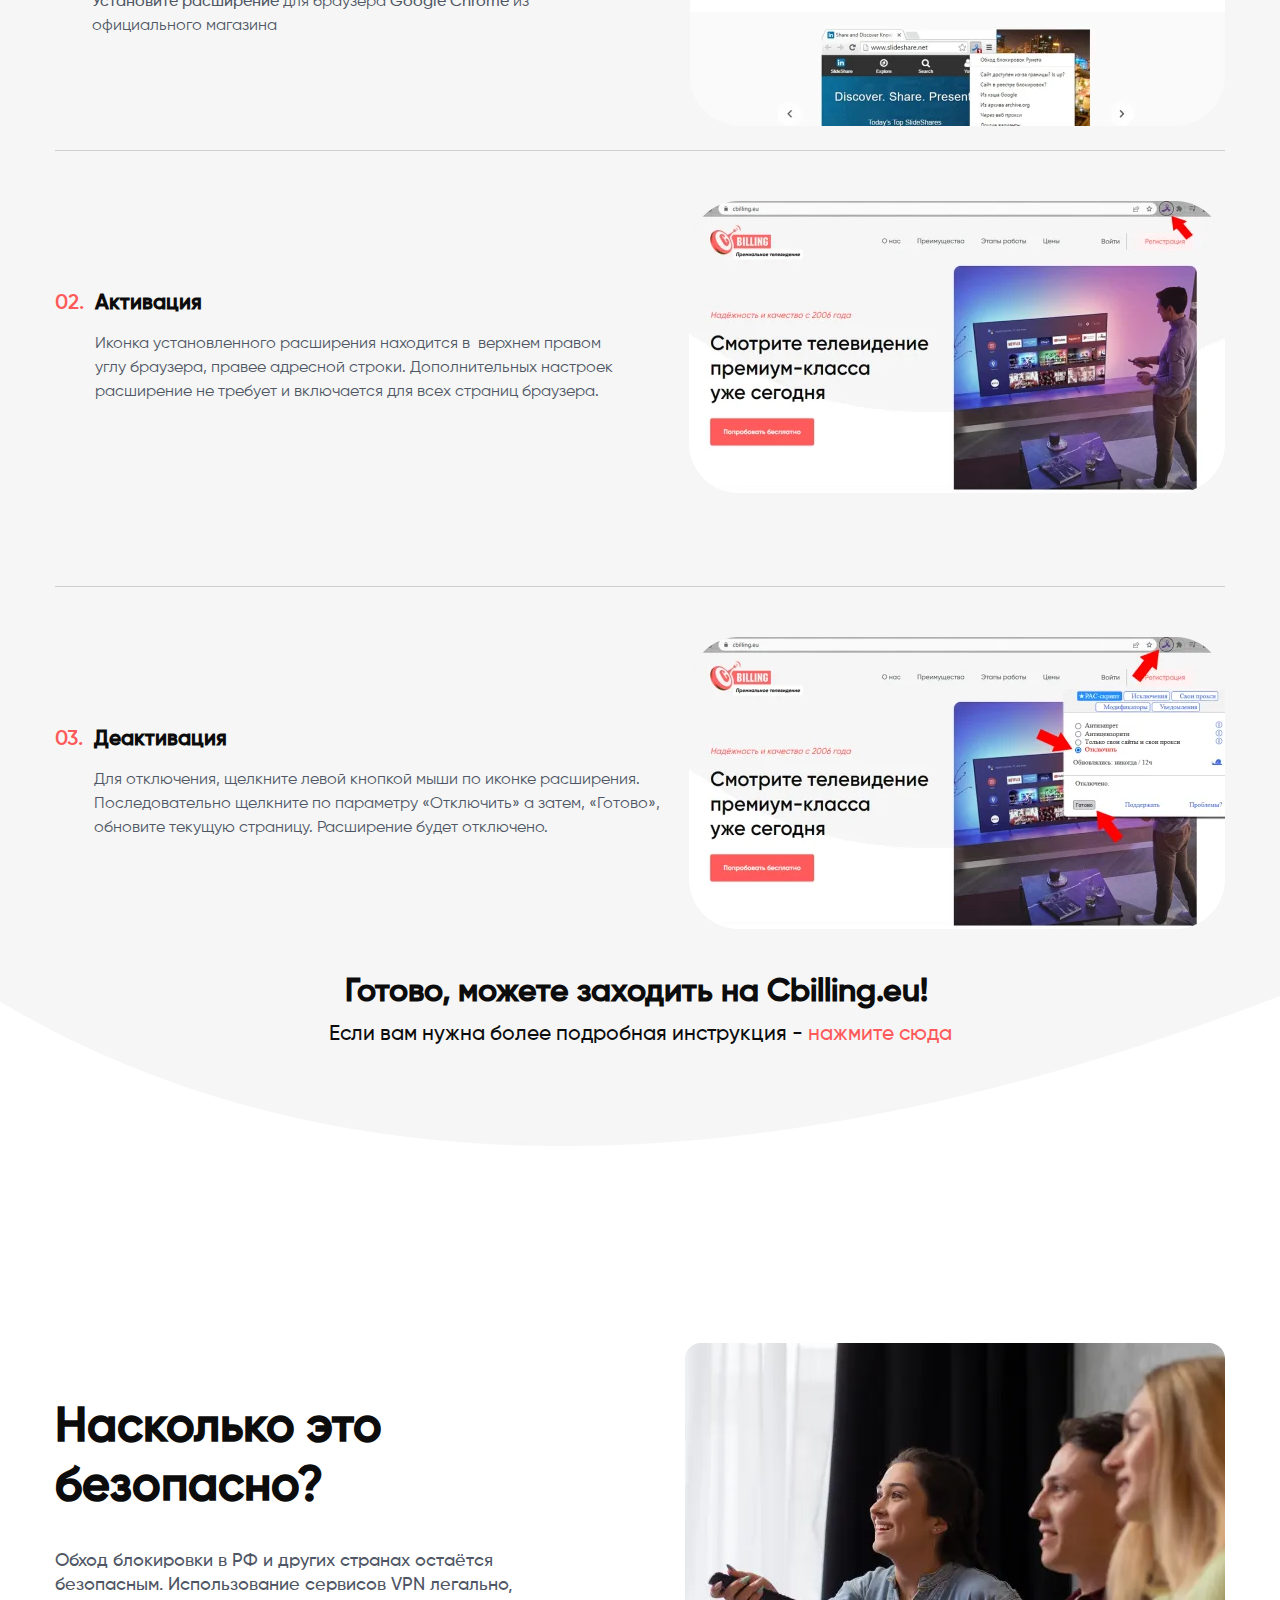
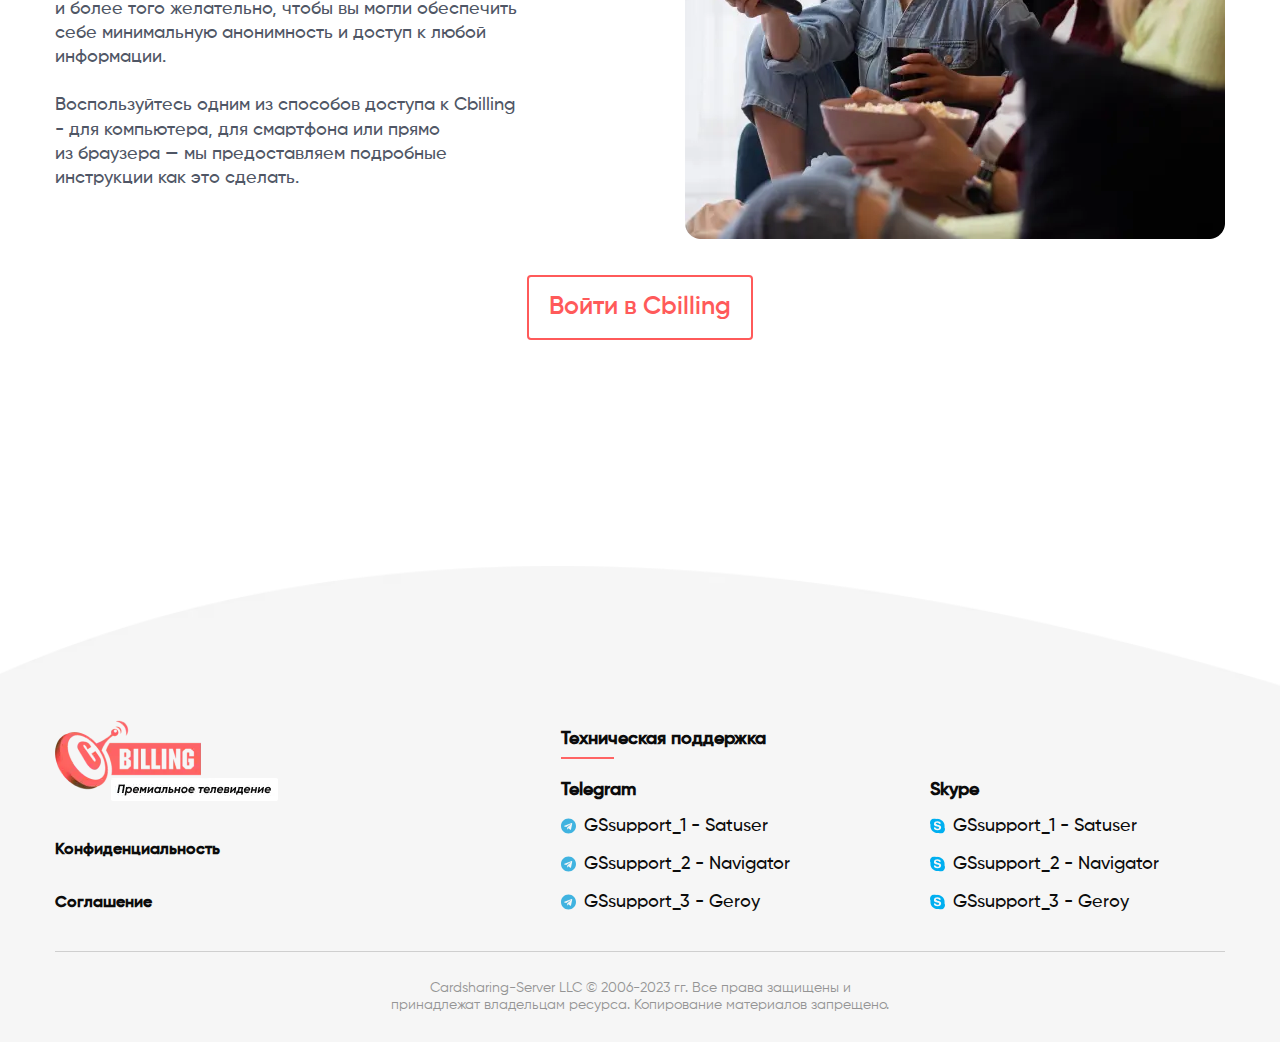
==== commit 7206d78f: "comit" ====
--- a/index.html
+++ b/index.html
@@ -146,7 +146,15 @@
         </div>
 
     </section>
-
+    <section id="mirrorWithEmail">
+        <div class="container">
+            <h2>Получите зеркало по E-mail</h2>
+            <div>
+                Отправьте письмо любого содержания на почту mirror@mail.cbilling.info, и мы вышлем в ответном письме ссылку на незаблокированный домен нашего сайта.  
+Пройдите по полученной ссылке, введите логин и пароль - и вы попадете в личный кабинет, где сможете продлить свою подписку или обратиться в техподдержку. 
+            </div>
+        </div>
+    </section>
 
     <section id="HowToGetAccess">
         <div class="container">
--- a/style.css
+++ b/style.css
@@ -140,7 +140,21 @@
     font-family: 'Gilroy600';
     padding-bottom: 32px;
 }
-
+#mirrorWithEmail {
+    padding: 0 0 60px;
+
+}
+#mirrorWithEmail h2{
+    text-align: center;
+    font-size: 48px;
+    padding-bottom: 30px;    
+}
+#mirrorWithEmail .container div{
+    width: 800px;
+    margin: auto;
+    font-size: 22px;
+    text-align: center;
+}
 .about__us-info {
     display: inline-block;
     max-width: 565px;
@@ -712,6 +726,16 @@
     .header{
         padding-bottom: 0;
     }
+    #mirrorWithEmail{
+        padding-top: 40px;
+    }
+    #mirrorWithEmail h2{
+        font-size: 27px;
+    }
+    #mirrorWithEmail .container div{
+        width: 100%;
+        font-size: 16px;
+    }
     .header__content{
         flex-direction: column;
     }
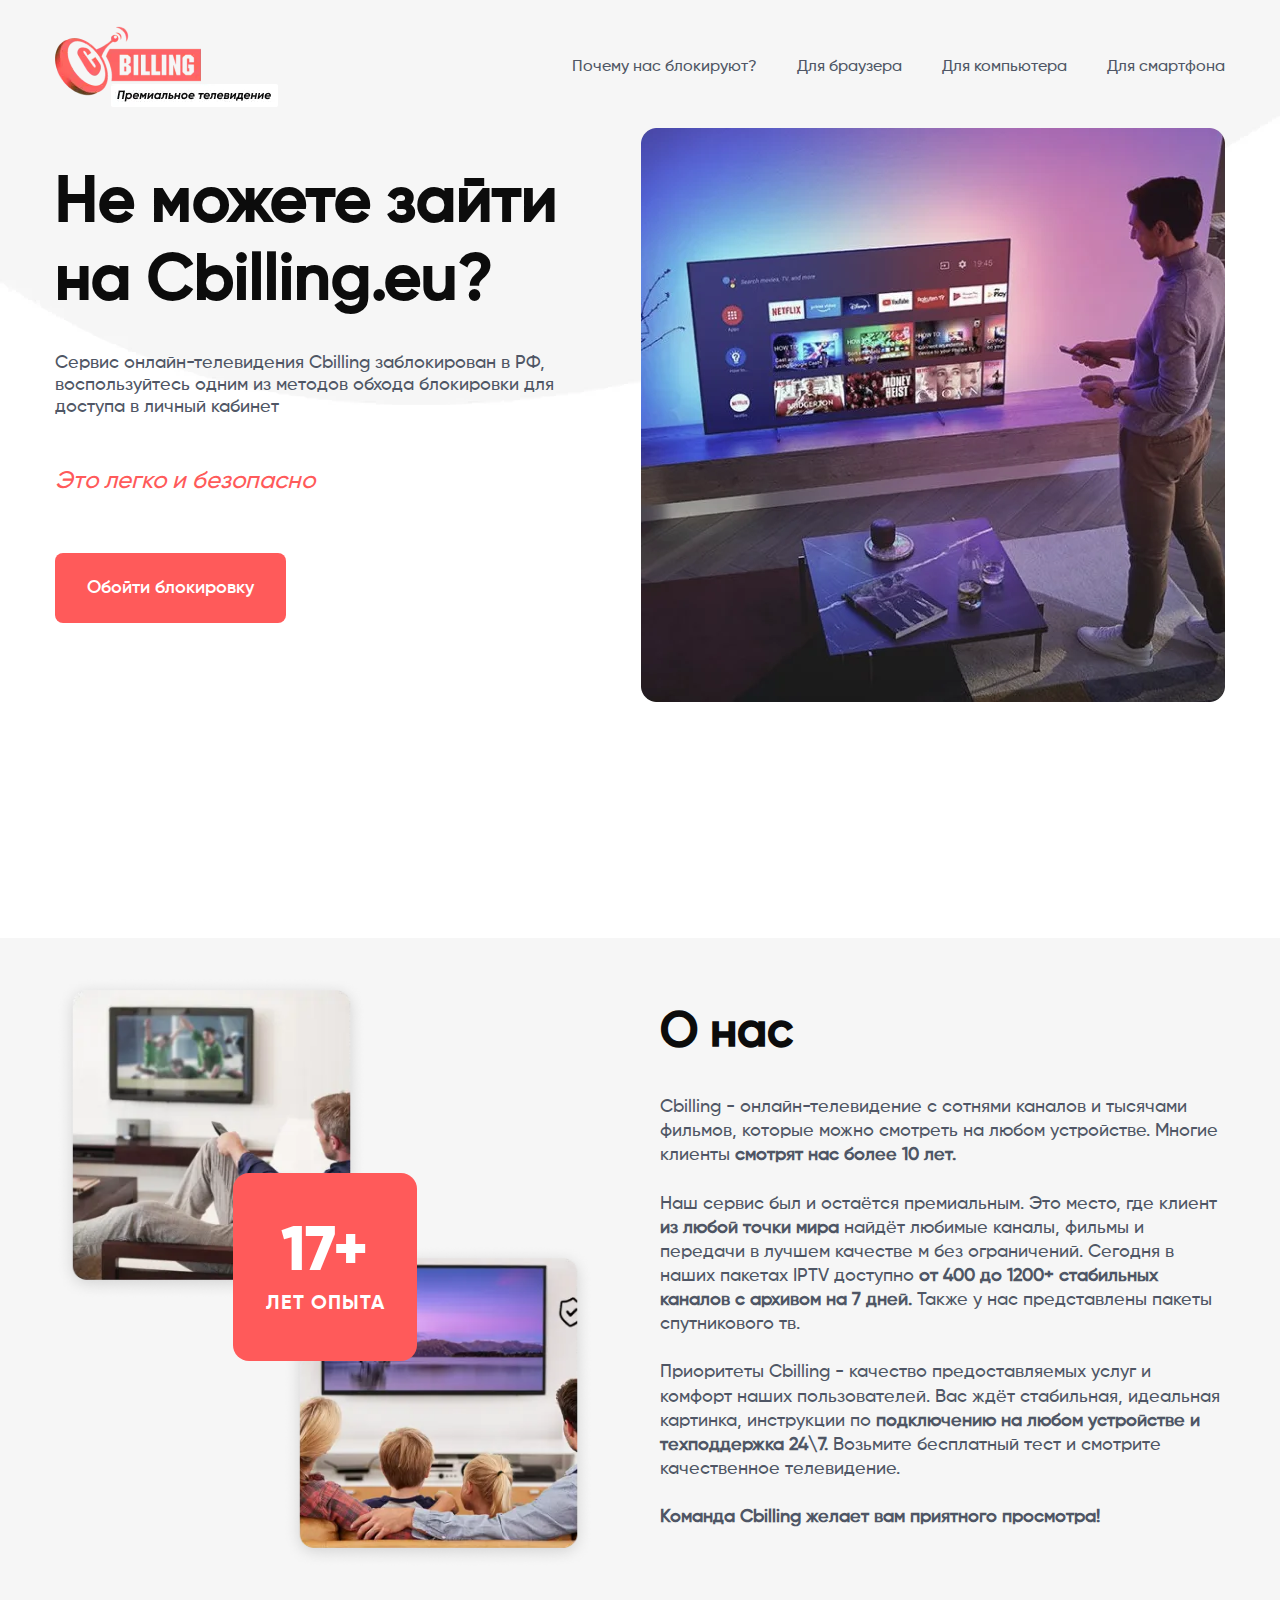
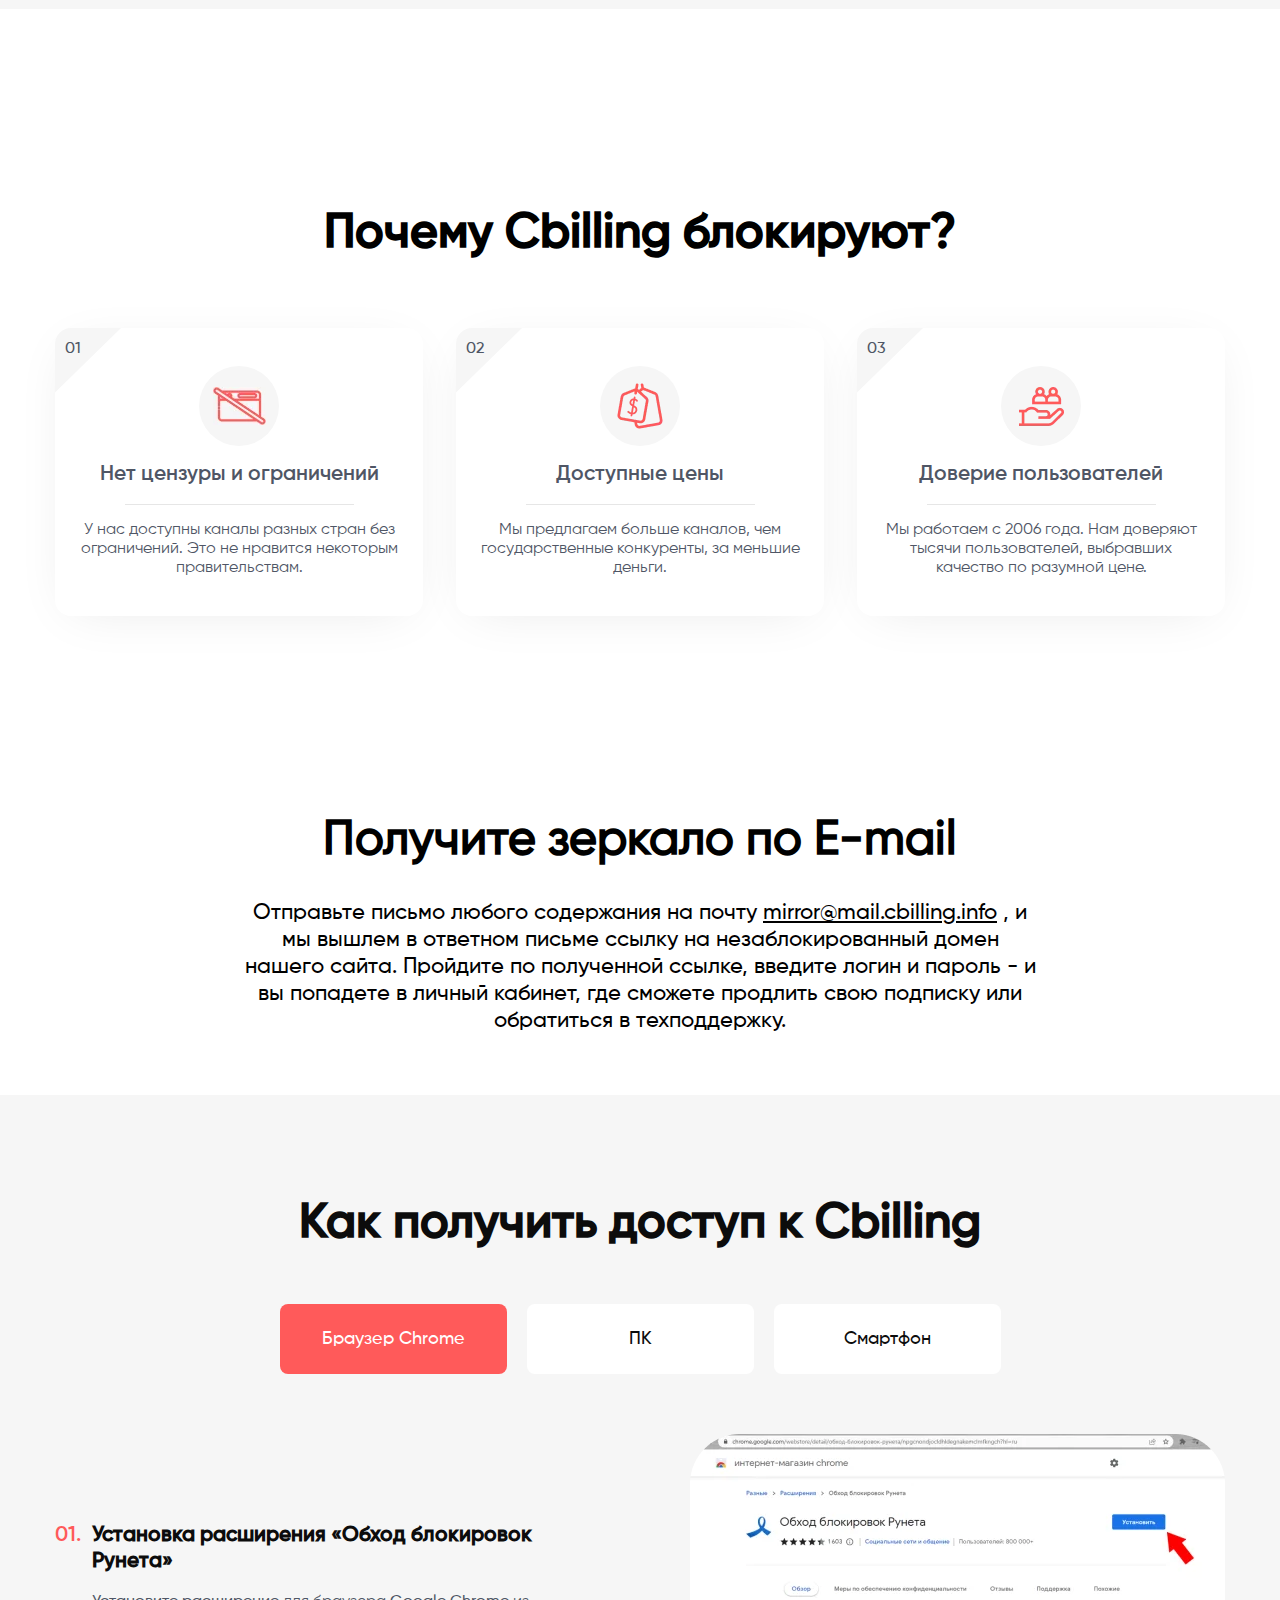
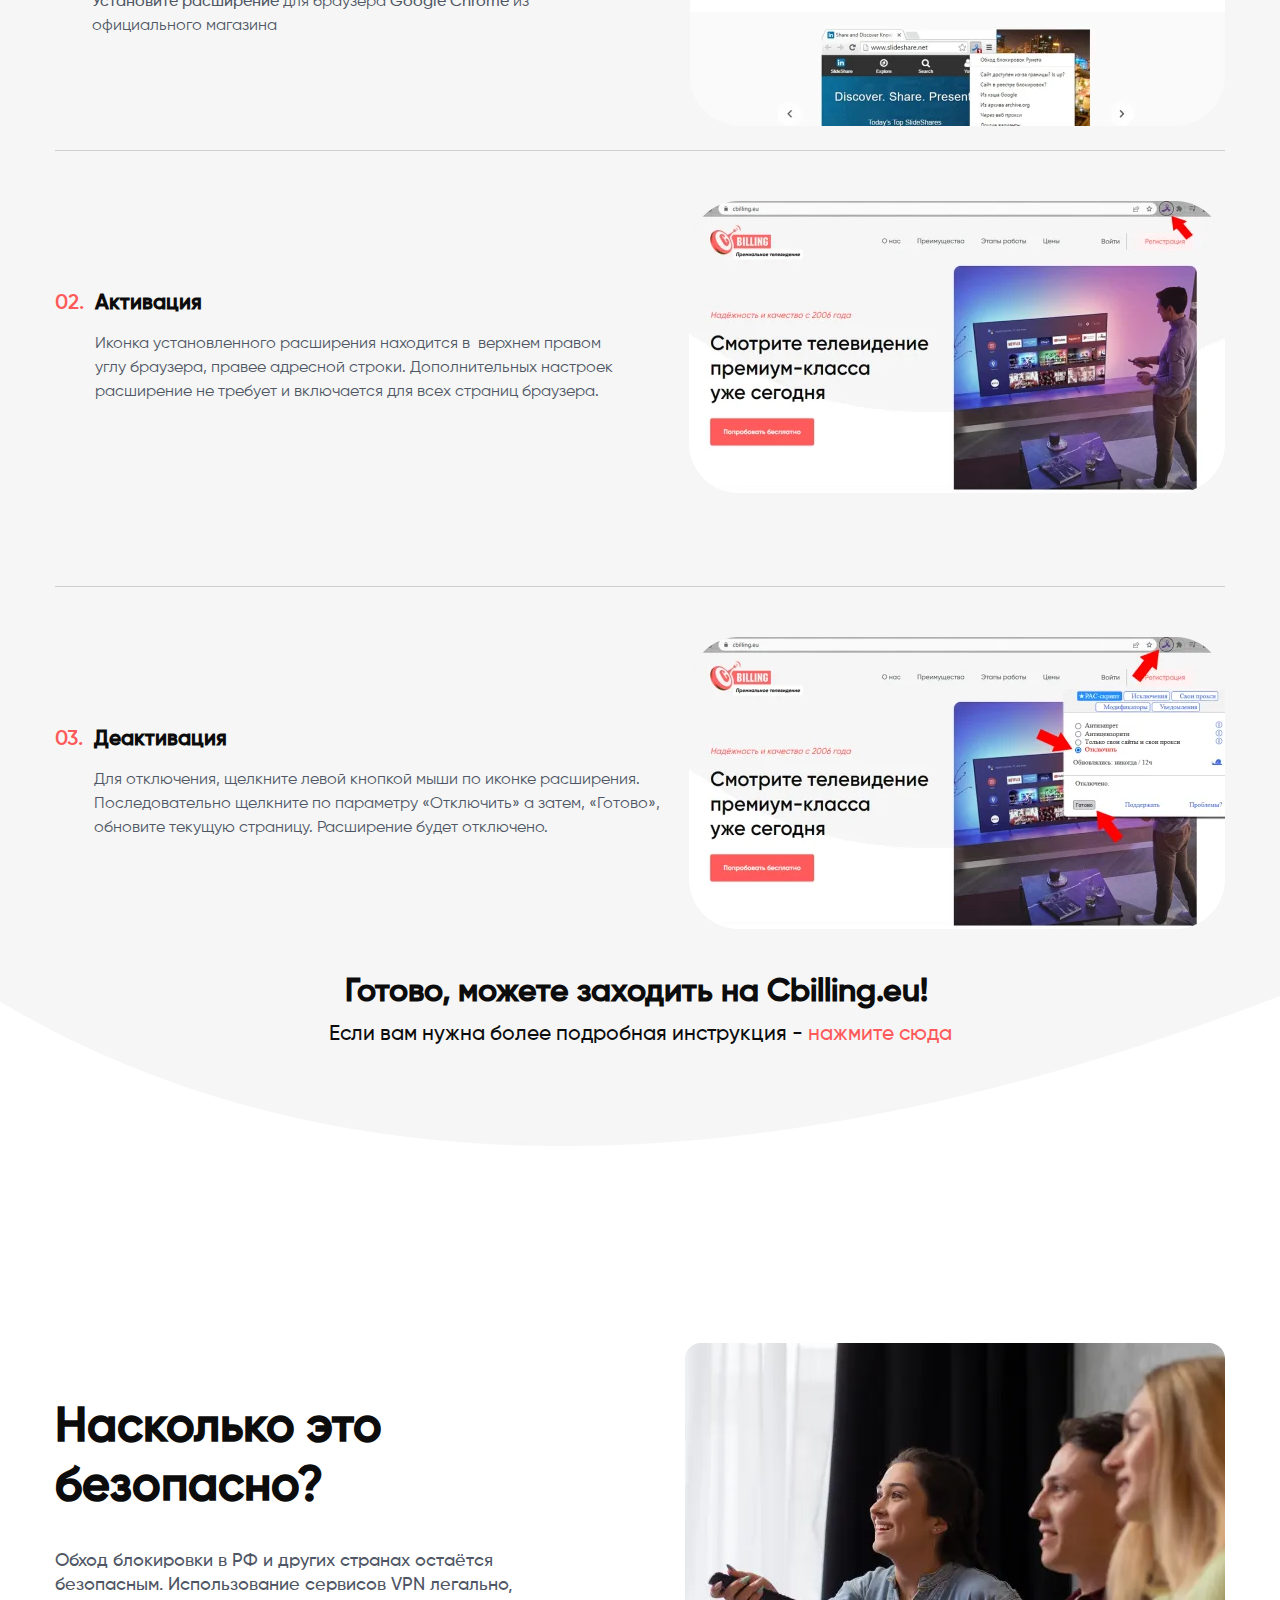
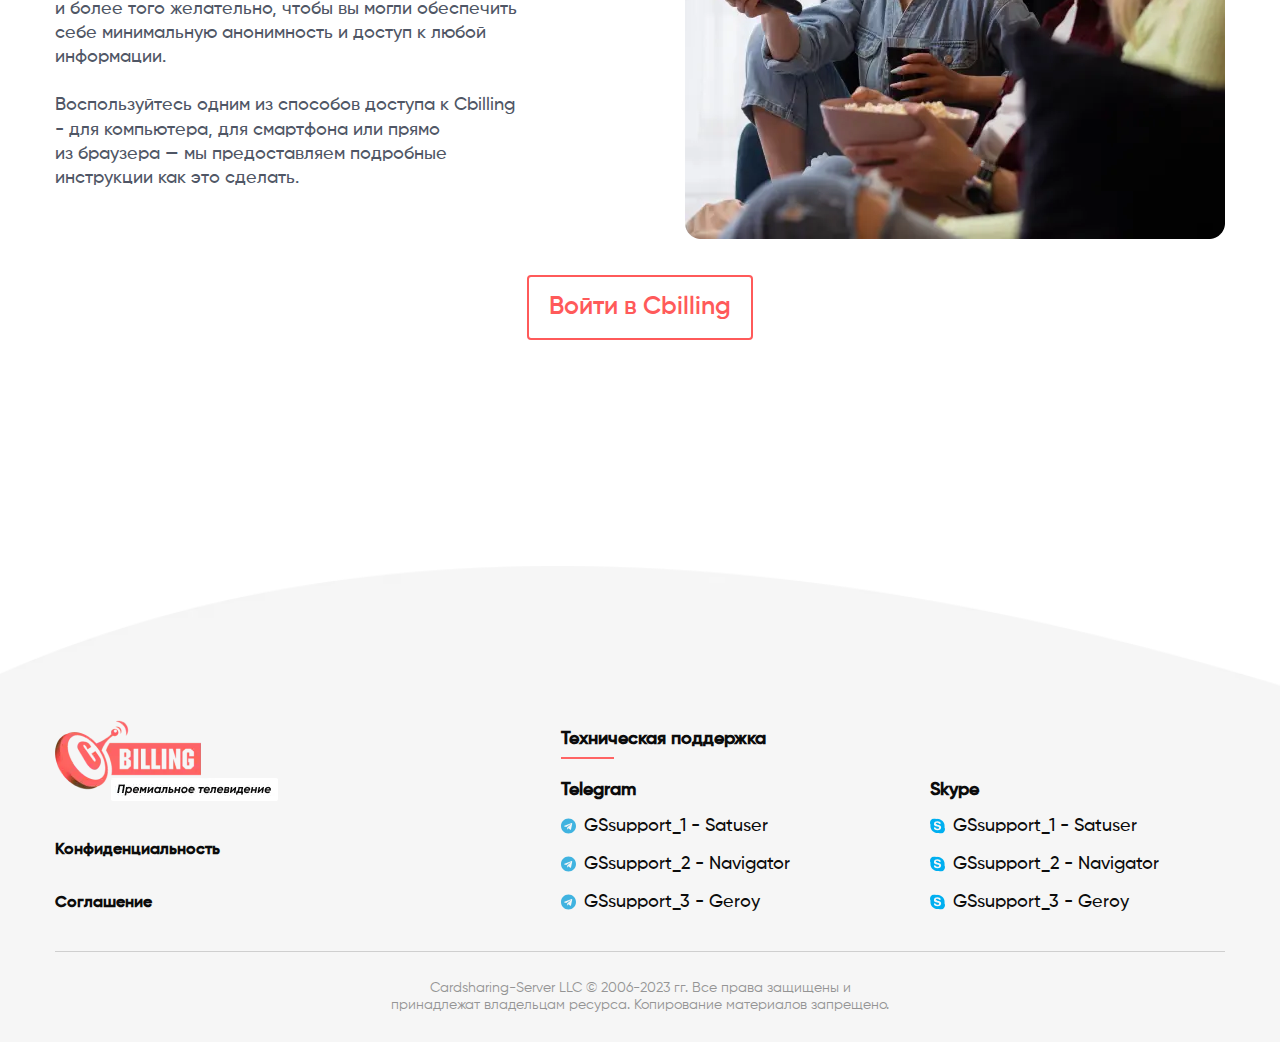
==== commit b8aaea5e: "comit2" ====
--- a/index.html
+++ b/index.html
@@ -4,7 +4,10 @@
 <head>
     <meta charset="UTF-8">
     <meta name='viewport' content="width=device-width," initial-scale='1.0'>
+    <meta name="title" content="Как войти в личный кабинет Cbilling tv? Зеркало и другие способы здесь.">
+    <meta name="description" content="Не работает Cbilling eu? Нет доступа в личный кабинет цбиллинг? Воспользуйтесь одним из способов обхода для доступа.">
     <link rel="stylesheet" href="style.css">
+    <link rel="icon" href="img/logo.webp">
     <title>Document</title>
 </head>
 
@@ -150,7 +153,7 @@
         <div class="container">
             <h2>Получите зеркало по E-mail</h2>
             <div>
-                Отправьте письмо любого содержания на почту mirror@mail.cbilling.info, и мы вышлем в ответном письме ссылку на незаблокированный домен нашего сайта.  
+                Отправьте письмо любого содержания на почту <a href="email:mirror@mail.cbilling.info">mirror@mail.cbilling.info</a> , и мы вышлем в ответном письме ссылку на незаблокированный домен нашего сайта.  
 Пройдите по полученной ссылке, введите логин и пароль - и вы попадете в личный кабинет, где сможете продлить свою подписку или обратиться в техподдержку. 
             </div>
         </div>
--- a/style.css
+++ b/style.css
@@ -143,6 +143,10 @@
 #mirrorWithEmail {
     padding: 0 0 60px;
 
+}
+#mirrorWithEmail a{
+    color: black;
+    text-decoration: underline;
 }
 #mirrorWithEmail h2{
     text-align: center;
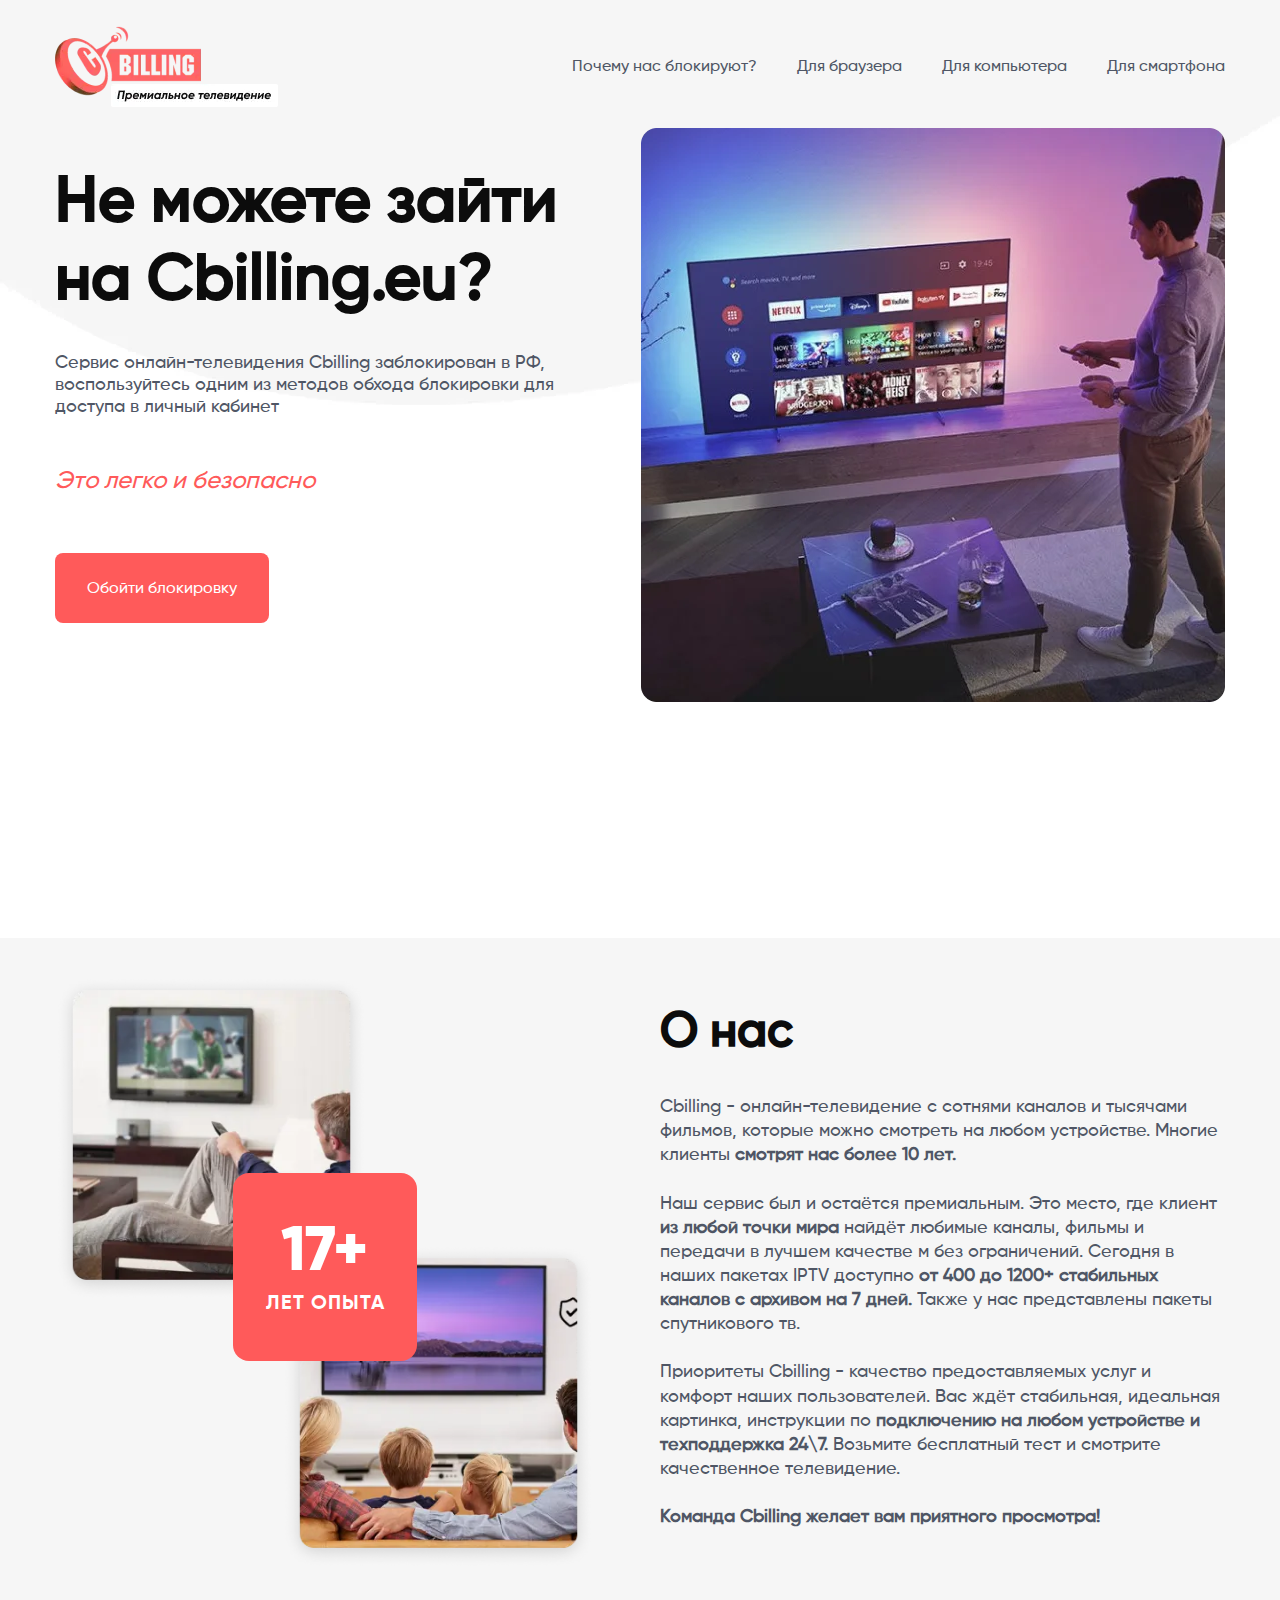
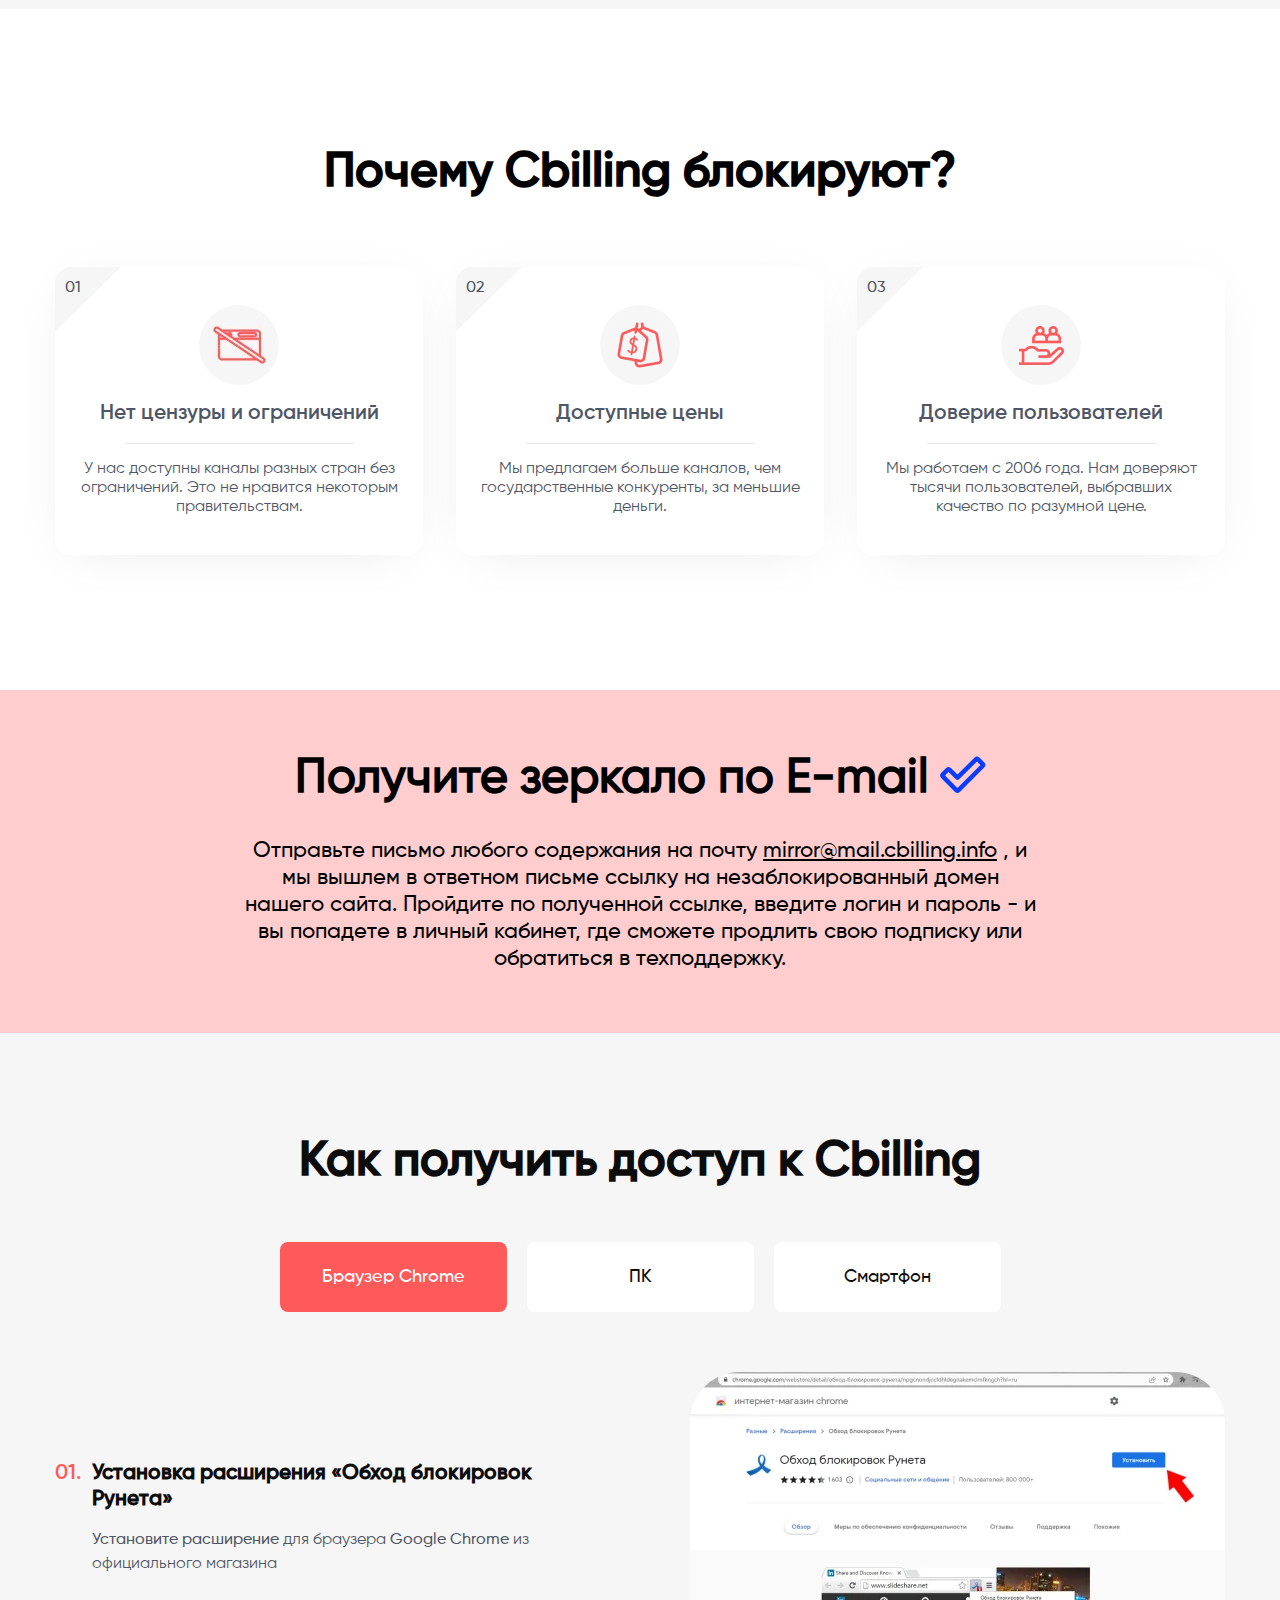
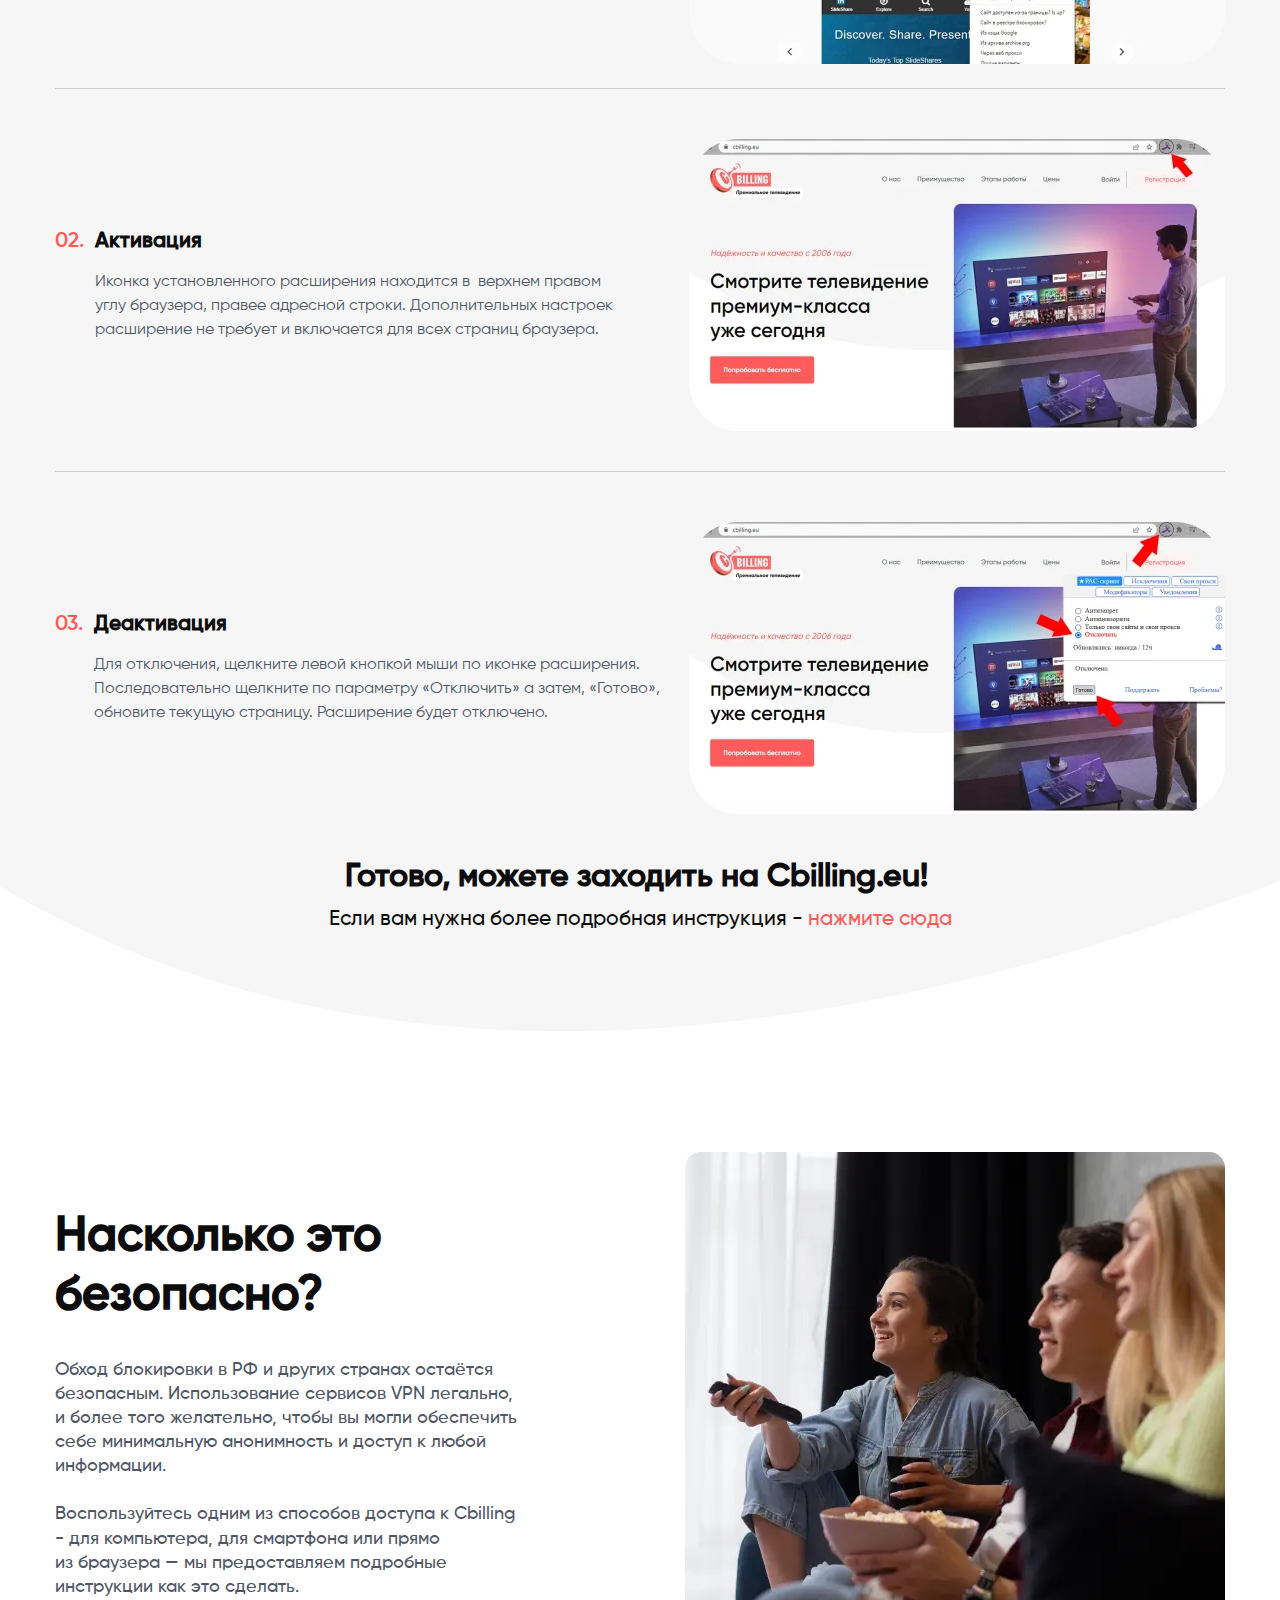
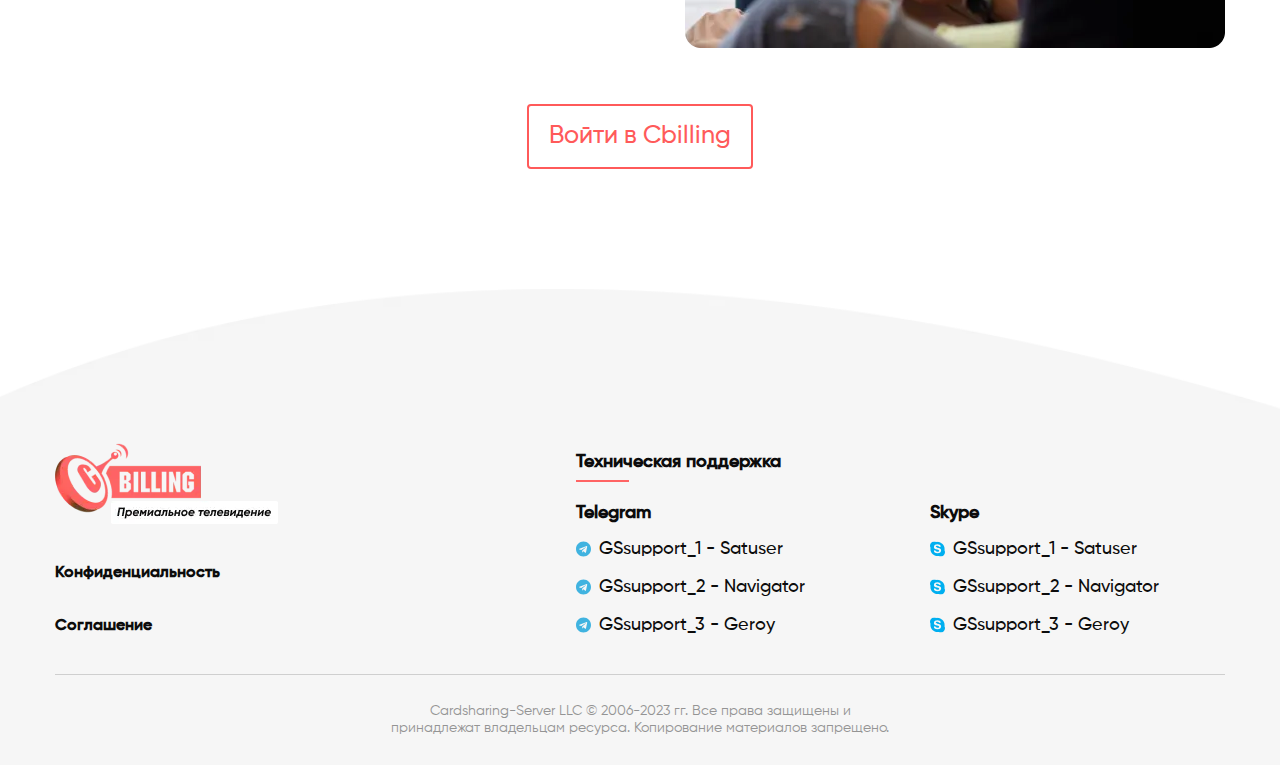
==== commit 3046aeaf: "comit2" ====
--- a/index.html
+++ b/index.html
@@ -49,7 +49,7 @@
                     <p class="header__content-info">Сервис онлайн-телевидения Cbilling заблокирован в РФ, воспользуйтесь
                         одним из методов обхода блокировки для доступа в личный кабинет</p>
                     <p class="header__content-italic">Это легко и безопасно</p>
-                    <button class="header__button">Обойти блокировку</button>
+                    <button class="header__button"><a style="color: white;" href="#mirrorWithEmail"> Обойти блокировку</a></button>
                 </div>
                 <div class="header__content-img">
                     <img src="img/content-header.webp" alt="">
@@ -151,7 +151,7 @@
     </section>
     <section id="mirrorWithEmail">
         <div class="container">
-            <h2>Получите зеркало по E-mail</h2>
+            <h2>Получите зеркало по E-mail <svg xmlns="http://www.w3.org/2000/svg" width="48" height="48" viewBox="0 0 256 256"><path fill="#0a3bff" d="m246.15 65.46l-.07-.08l-23.93-23.53a20 20 0 0 0-28.23-.05l-90 88.83l-33.86-32.85a20 20 0 0 0-28.21.08l-24 24a20 20 0 0 0 0 28.26l71.62 72a20 20 0 0 0 28.29 0L246.15 93.74a20 20 0 0 0 0-28.28M103.61 202.33L37.64 136L56 117.61L95.65 156a12 12 0 0 0 16.78-.08L208 61.61l18.32 18Z"/></svg></h2>
             <div>
                 Отправьте письмо любого содержания на почту <a href="email:mirror@mail.cbilling.info">mirror@mail.cbilling.info</a> , и мы вышлем в ответном письме ссылку на незаблокированный домен нашего сайта.  
 Пройдите по полученной ссылке, введите логин и пароль - и вы попадете в личный кабинет, где сможете продлить свою подписку или обратиться в техподдержку. 
@@ -419,7 +419,7 @@
                 </div>
             </div>
 
-            <button>Войти в Cbilling</button>
+            <button><a style="color: inherit;" href="#mirrorWithEmail"> Войти в Cbilling</a></button>
         </div>
 
 
--- a/style.css
+++ b/style.css
@@ -141,7 +141,8 @@
     padding-bottom: 32px;
 }
 #mirrorWithEmail {
-    padding: 0 0 60px;
+    padding: 60px 0 60px;
+    background-color: rgba(255,90,90,.3 );
 
 }
 #mirrorWithEmail a{
@@ -151,6 +152,9 @@
 #mirrorWithEmail h2{
     text-align: center;
     font-size: 48px;
+    display: flex;
+    gap: 9px;
+    justify-content: center;
     padding-bottom: 30px;    
 }
 #mirrorWithEmail .container div{
@@ -207,7 +211,7 @@
 }
 
 .safety {
-    padding: 196px 0;
+    padding: 120px 0;
 }
 
 .safety__container {
@@ -270,7 +274,7 @@
     display: flex;
     justify-content: space-between;
     align-items: flex-end;
-    gap: 140px;
+    gap: 125px;
 }
 
 .footer__list {
@@ -291,7 +295,7 @@
     font-size: 25px;
     font-family: 'Gilroy600';
     display: block;
-    margin: 30px auto;
+    margin: 50px auto 0;
     cursor: pointer;
     border-radius: 4px;
 }
@@ -451,7 +455,7 @@
 }
 
 .howToGetAccess_photosBlock2 {
-    padding-bottom: 93px;
+    padding-bottom: 40px;
 }
 
 .howToGet__chrome2 {
@@ -541,7 +545,7 @@
 }
 
 #whyWeAreBlocked {
-    padding: 196px 0;
+    padding: 135px 0;
 }
 
 #whyWeAreBlocked h2 {
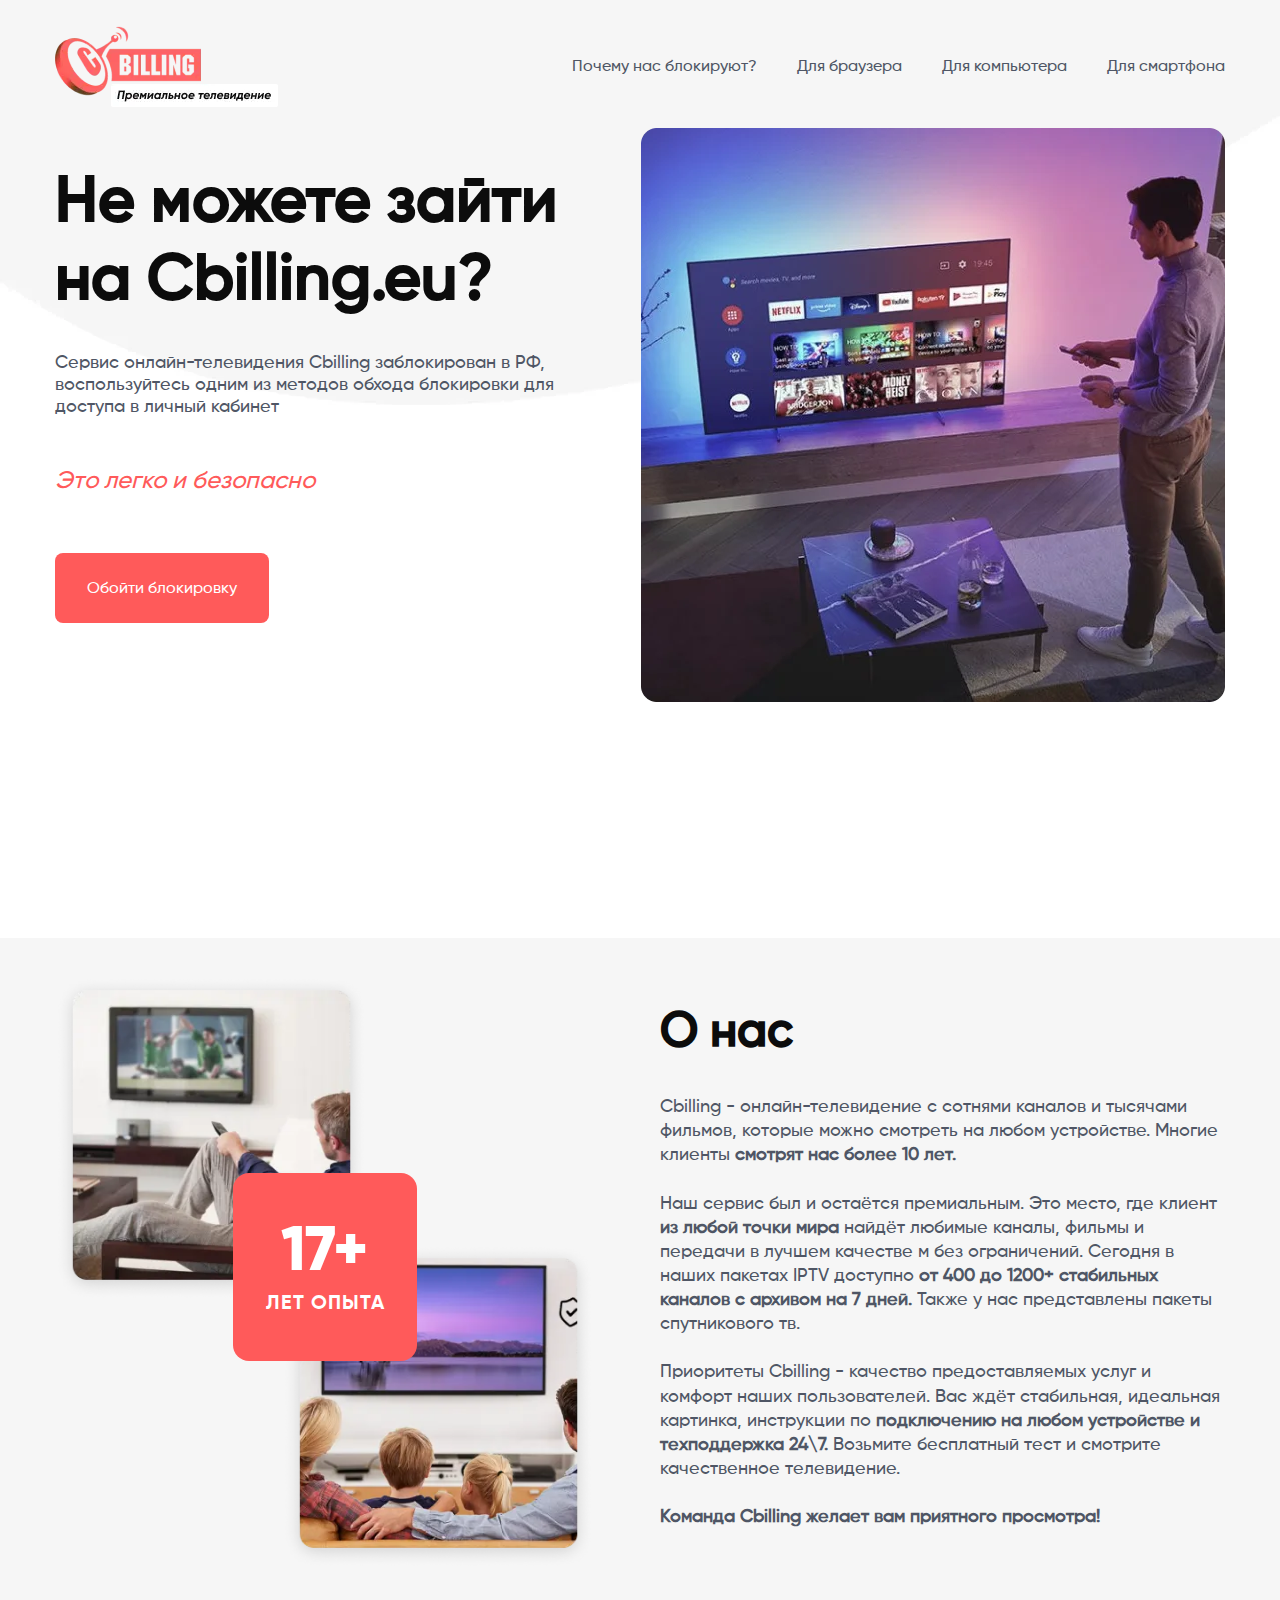
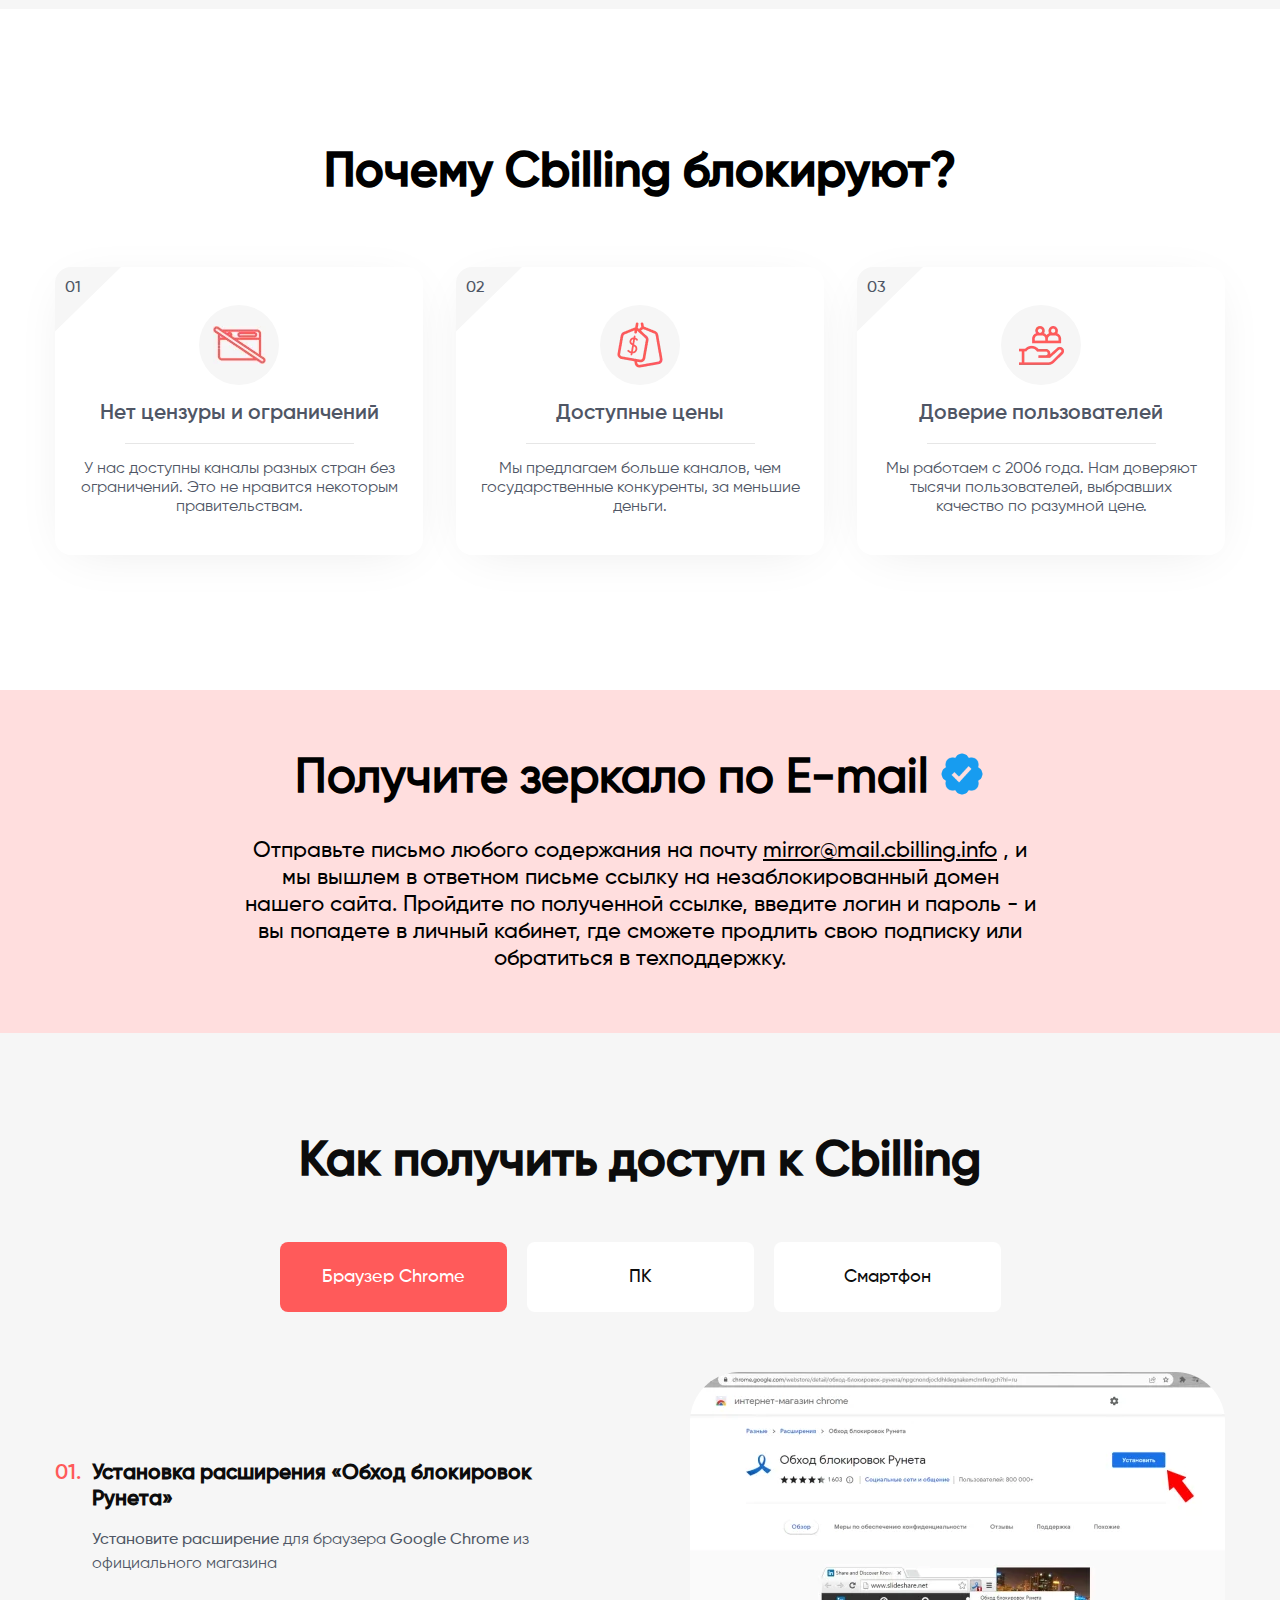
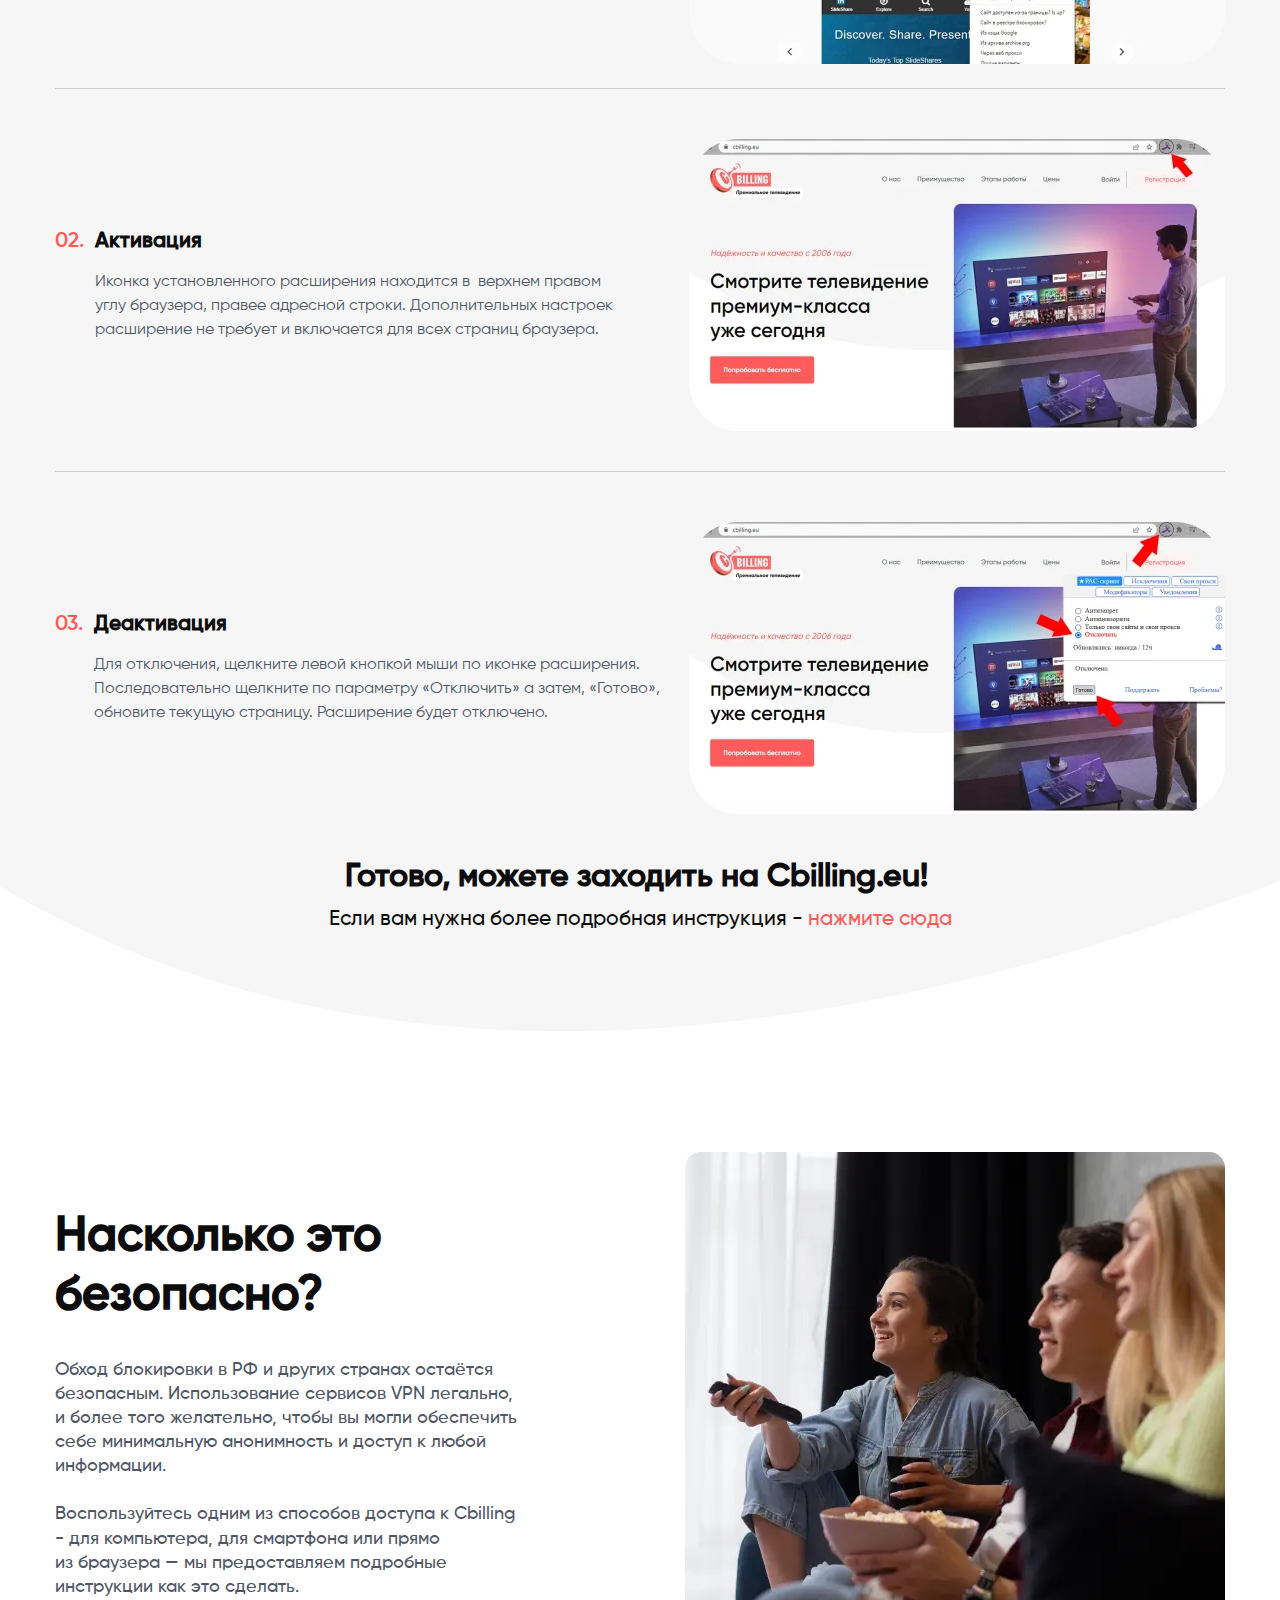
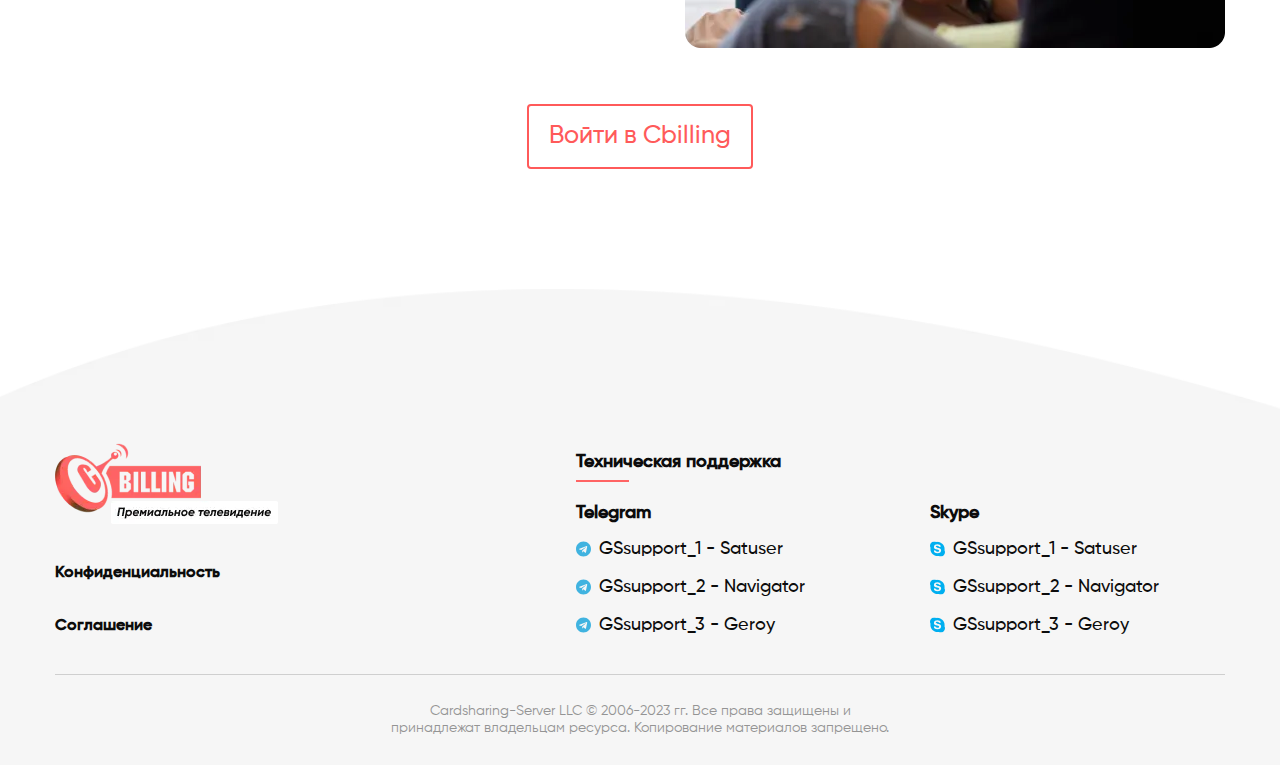
==== commit 6c28b62a: "commit3" ====
--- a/index.html
+++ b/index.html
@@ -8,7 +8,7 @@
     <meta name="description" content="Не работает Cbilling eu? Нет доступа в личный кабинет цбиллинг? Воспользуйтесь одним из способов обхода для доступа.">
     <link rel="stylesheet" href="style.css">
     <link rel="icon" href="img/logo.webp">
-    <title>Document</title>
+    <title>Как войти в личный кабинет Cbilling tv? Зеркало и другие способы здесь.</title>
 </head>
 
 <body>
@@ -151,7 +151,7 @@
     </section>
     <section id="mirrorWithEmail">
         <div class="container">
-            <h2>Получите зеркало по E-mail <svg xmlns="http://www.w3.org/2000/svg" width="48" height="48" viewBox="0 0 256 256"><path fill="#0a3bff" d="m246.15 65.46l-.07-.08l-23.93-23.53a20 20 0 0 0-28.23-.05l-90 88.83l-33.86-32.85a20 20 0 0 0-28.21.08l-24 24a20 20 0 0 0 0 28.26l71.62 72a20 20 0 0 0 28.29 0L246.15 93.74a20 20 0 0 0 0-28.28M103.61 202.33L37.64 136L56 117.61L95.65 156a12 12 0 0 0 16.78-.08L208 61.61l18.32 18Z"/></svg></h2>
+            <h2>Получите зеркало по E-mail <img width="48px" height="48px" src="./img/verificate.png" alt=""></h2>
             <div>
                 Отправьте письмо любого содержания на почту <a href="email:mirror@mail.cbilling.info">mirror@mail.cbilling.info</a> , и мы вышлем в ответном письме ссылку на незаблокированный домен нашего сайта.  
 Пройдите по полученной ссылке, введите логин и пароль - и вы попадете в личный кабинет, где сможете продлить свою подписку или обратиться в техподдержку. 
--- a/style.css
+++ b/style.css
@@ -142,7 +142,7 @@
 }
 #mirrorWithEmail {
     padding: 60px 0 60px;
-    background-color: rgba(255,90,90,.3 );
+    background-color: rgba(255,90,90,.2);
 
 }
 #mirrorWithEmail a{
@@ -153,6 +153,7 @@
     text-align: center;
     font-size: 48px;
     display: flex;
+    /* align-items: center; */
     gap: 9px;
     justify-content: center;
     padding-bottom: 30px;    
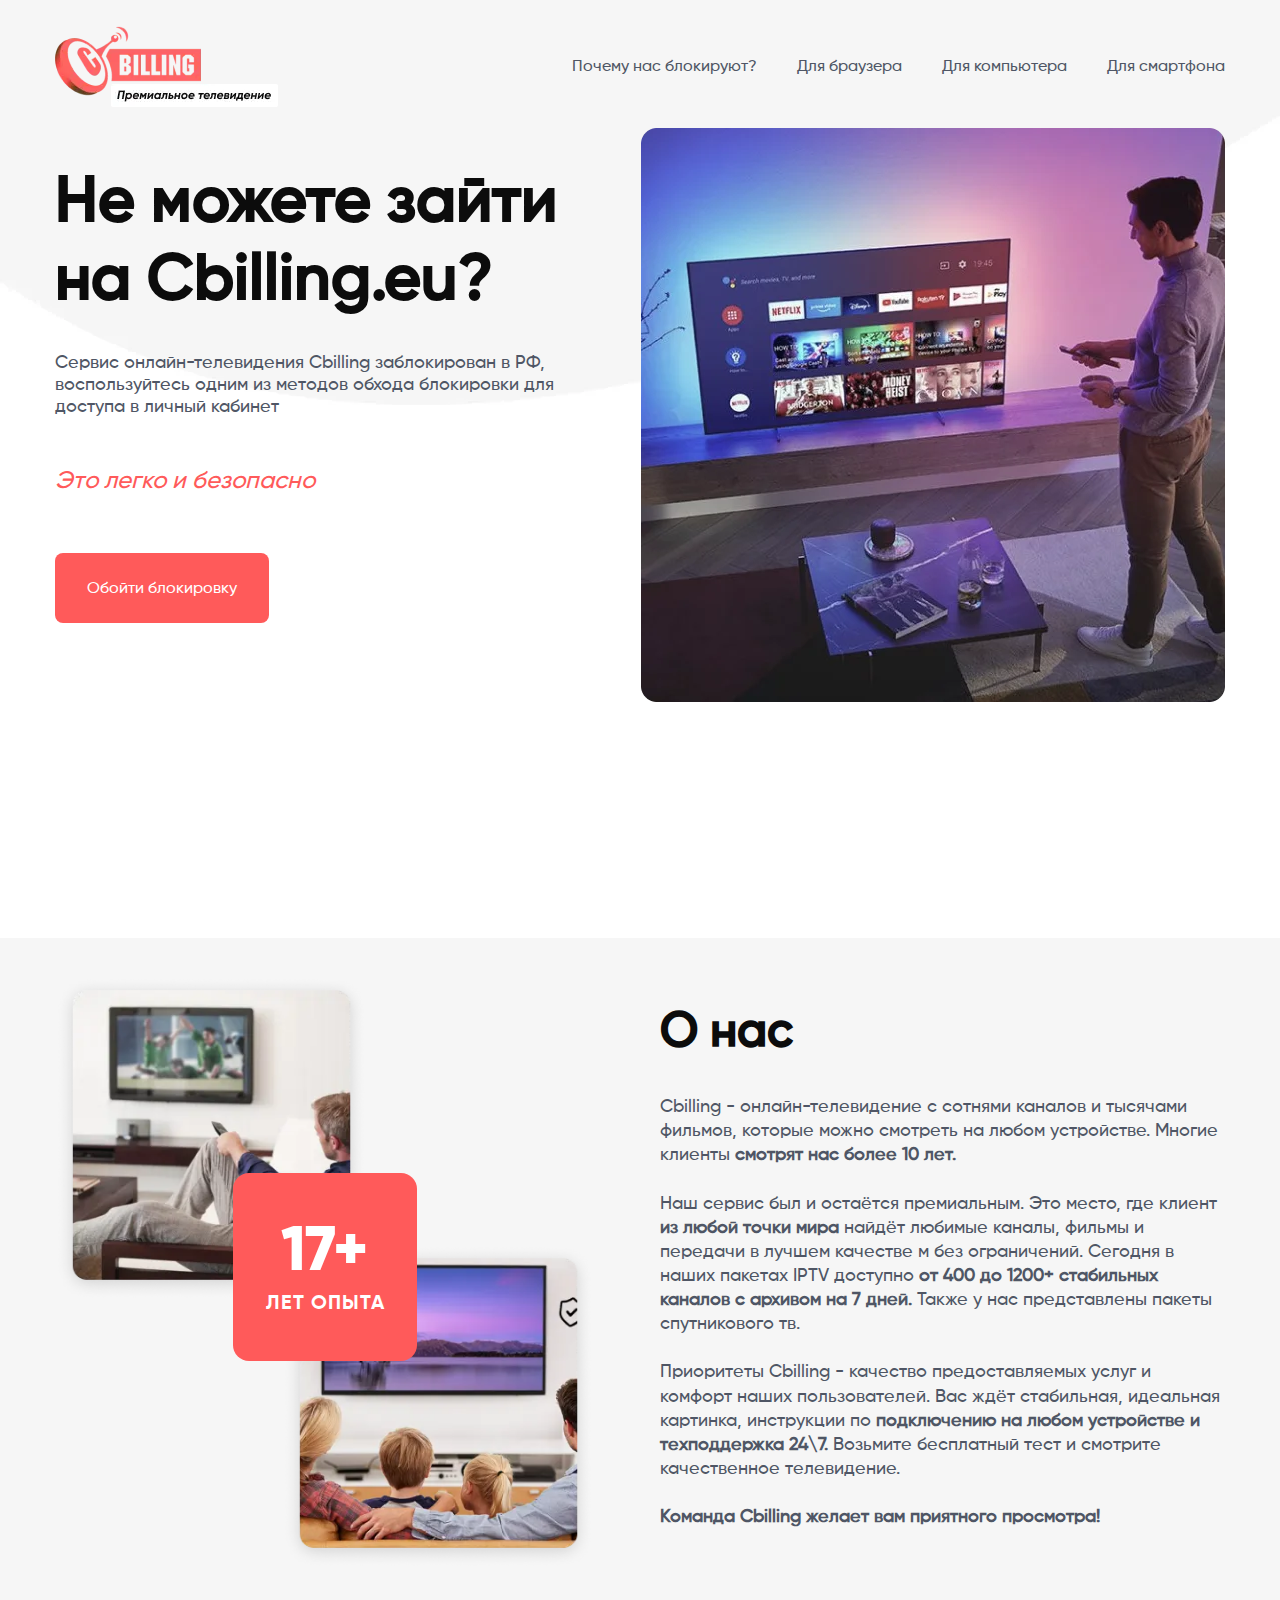
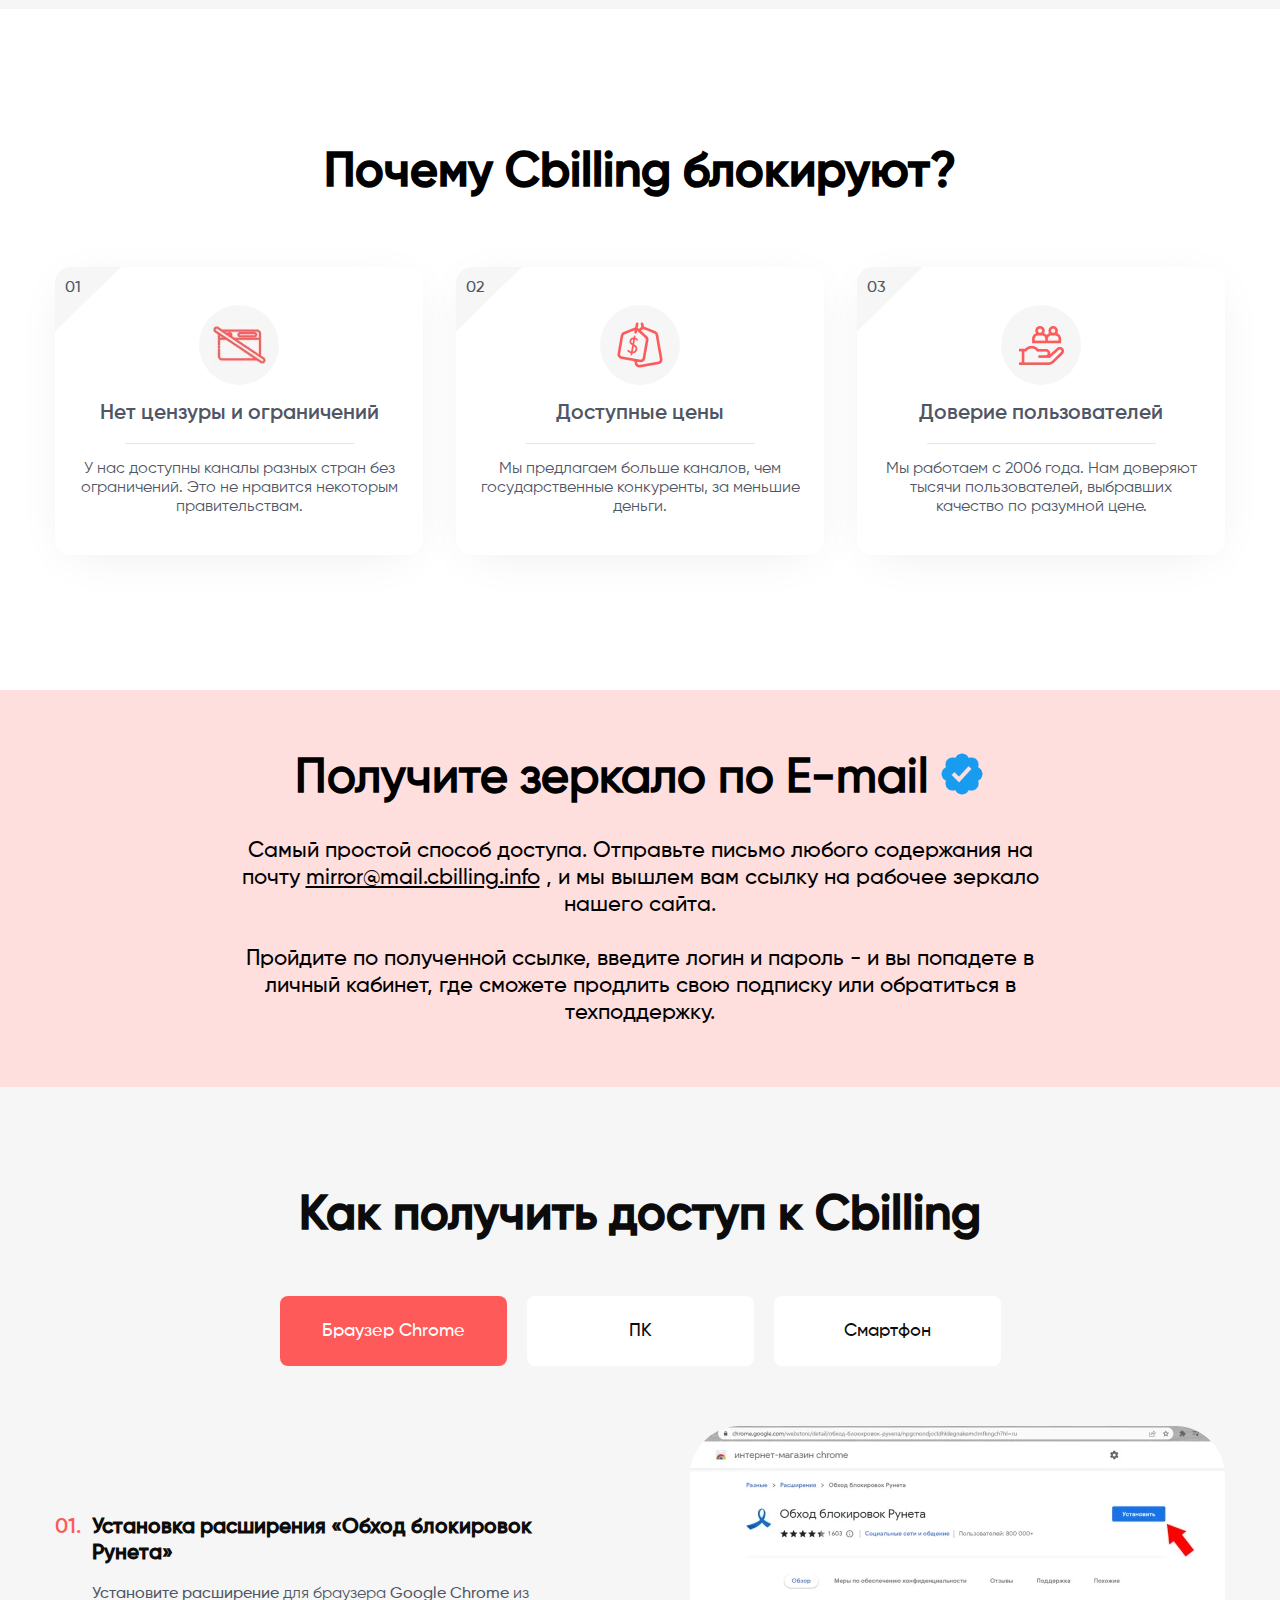
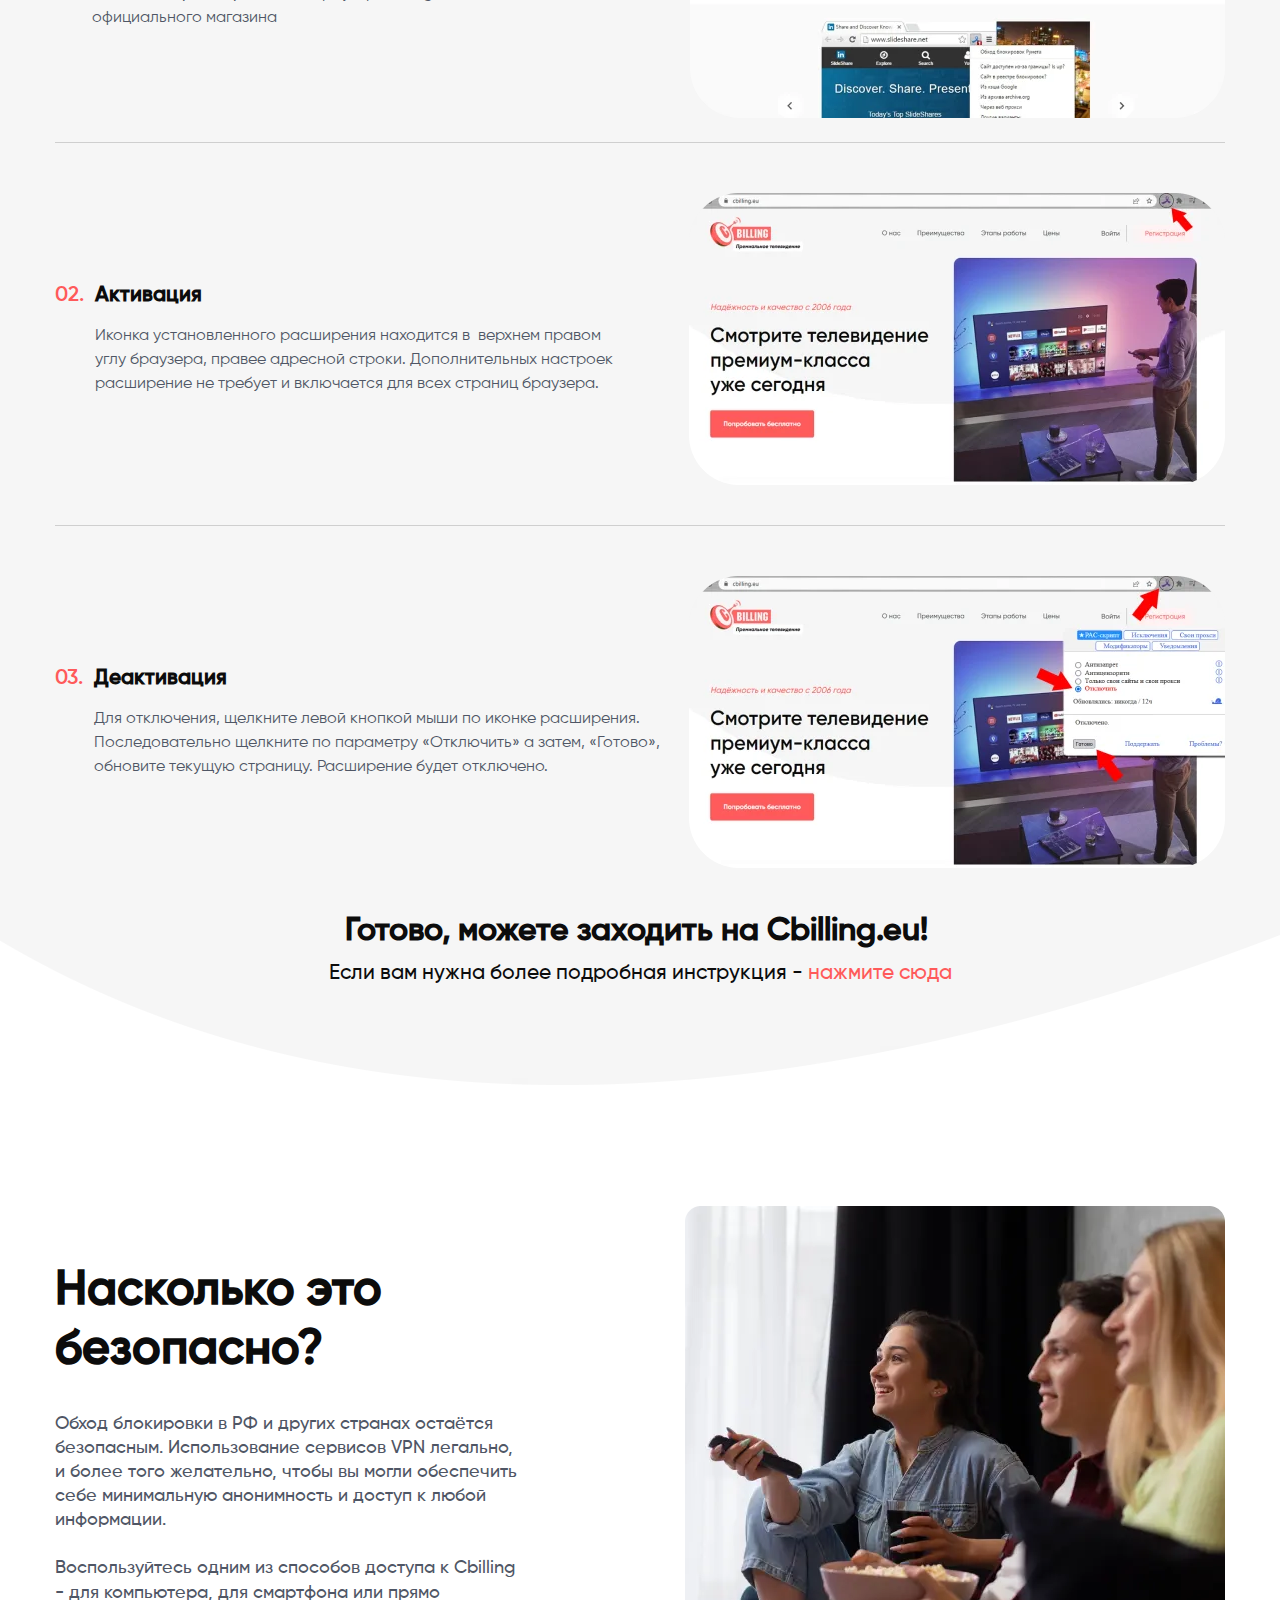
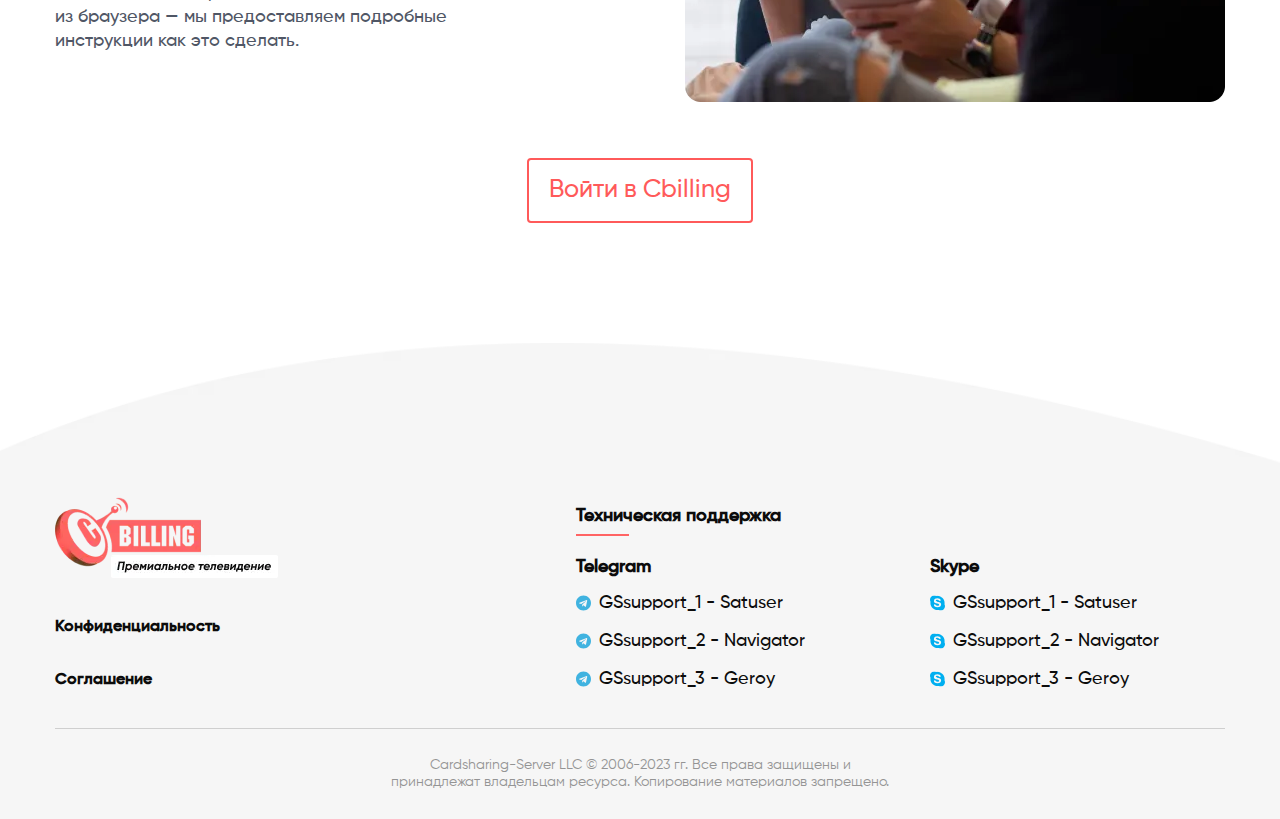
==== commit 3f593dd5: "comyi4" ====
--- a/index.html
+++ b/index.html
@@ -153,8 +153,10 @@
         <div class="container">
             <h2>Получите зеркало по E-mail <img width="48px" height="48px" src="./img/verificate.png" alt=""></h2>
             <div>
-                Отправьте письмо любого содержания на почту <a href="email:mirror@mail.cbilling.info">mirror@mail.cbilling.info</a> , и мы вышлем в ответном письме ссылку на незаблокированный домен нашего сайта.  
-Пройдите по полученной ссылке, введите логин и пароль - и вы попадете в личный кабинет, где сможете продлить свою подписку или обратиться в техподдержку. 
+                Самый простой способ доступа. Отправьте письмо любого содержания на почту <a href="email:mirror@mail.cbilling.info">mirror@mail.cbilling.info</a> , и мы вышлем вам ссылку на рабочее зеркало нашего сайта. 
+                <br>
+                <br>
+                Пройдите по полученной ссылке, введите логин и пароль - и вы попадете в личный кабинет, где сможете продлить свою подписку или обратиться в техподдержку.
             </div>
         </div>
     </section>
